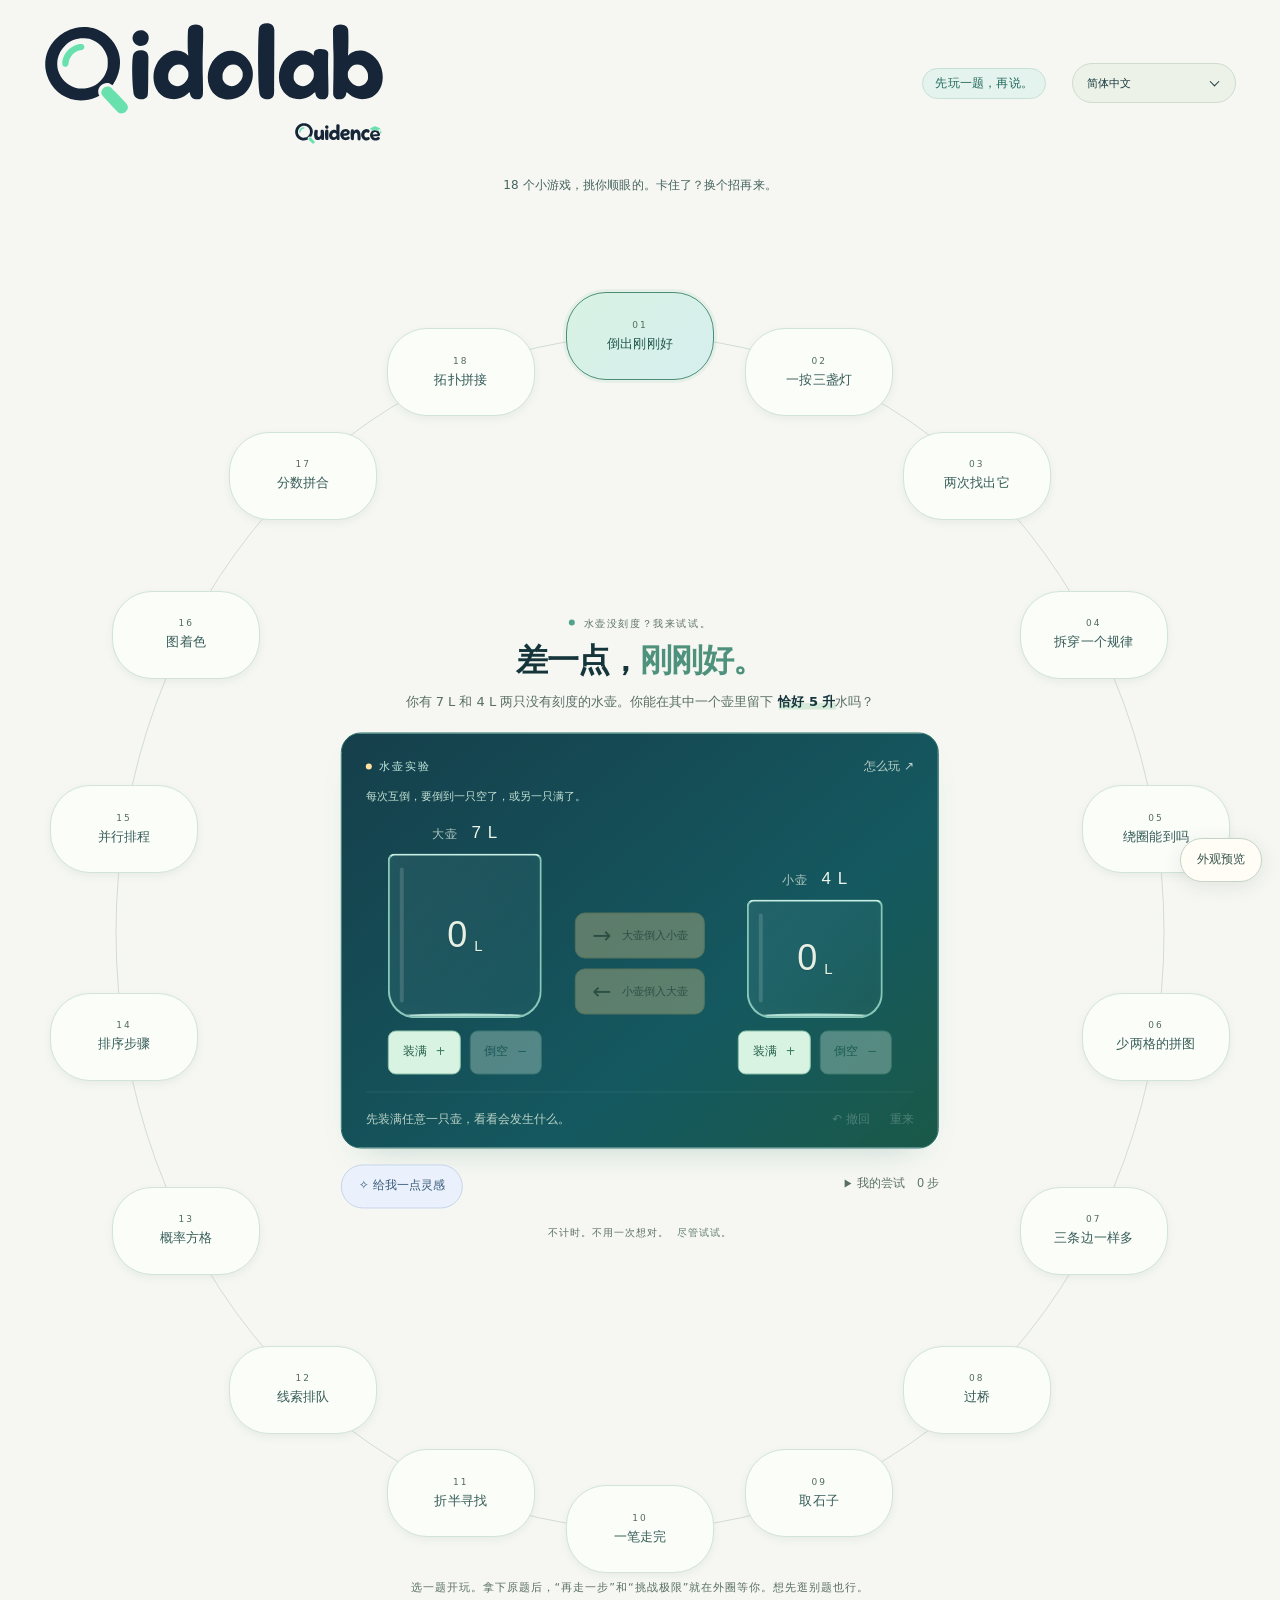
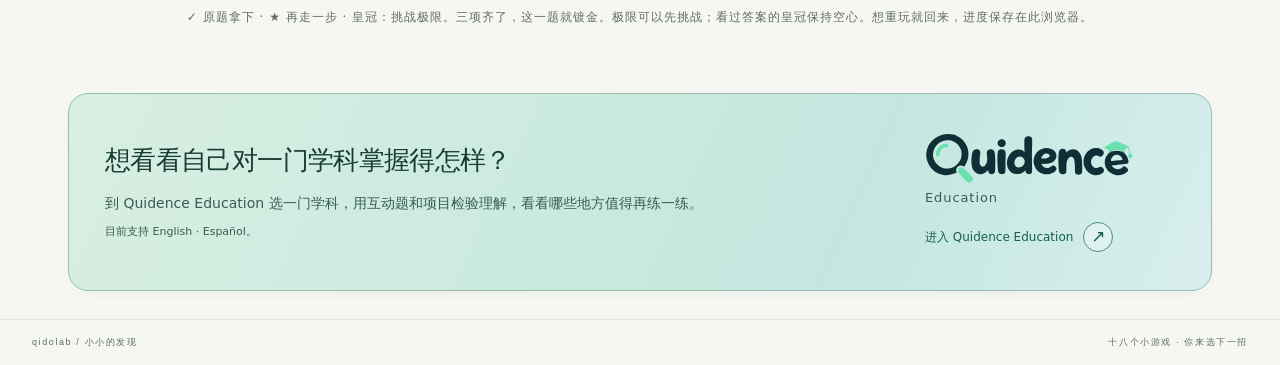
==== qidolab-preview/index.html @ 56541e7d "[qidolab#2] Preview playful copy, vivid interactions and gold orbit titles Add an isolated qidolab-p" ====
<!doctype html>
<html lang="zh-CN">
<head>
<meta charset="utf-8"><meta name="viewport" content="width=device-width, initial-scale=1, viewport-fit=cover">
<script src="startup.js"></script>
<meta name="theme-color" content="#102e35"><meta name="description" content="18 个脑力小游戏。试试你的招，换条路，再看看要不要挑战下一层。">
<title>Qidolab · 小小的发现</title>
<meta name="robots" content="noindex, nofollow, noarchive">
<link rel="stylesheet" href="style.css">
<link rel="stylesheet" href="more-games.css">
<link rel="stylesheet" href="extra-games.css">
<link rel="stylesheet" href="explore-a.css">
<link rel="stylesheet" href="explore-b.css">
<link rel="stylesheet" href="explore-c.css">
<link rel="stylesheet" href="mobile.css">
<link rel="stylesheet" href="branches.css">
<link rel="stylesheet" href="extremes.css">
<link rel="stylesheet" href="brand-footer.css"><link rel="stylesheet" href="playful.css"></head>
<body>
<header class="topbar"><a class="wordmark" href="./" aria-label="qidolab 首页"><img src="assets/qidolab-lockup.svg" alt="qidolab · Quidence" width="1118" height="404"></a><div class="header-tools"><span class="edition" data-i18n="branch.edition">先玩一题，再说。</span><label class="language-control" for="language-select"><span class="sr-only">语言</span><select id="language-select" aria-label="语言"><option value="zh-CN" lang="zh-CN">简体中文</option><option value="en" lang="en">English</option><option value="es-MX" lang="es-MX">Español</option></select></label></div></header>
<main class="orbit-shell">
<p class="audience-note" data-i18n="branch.audience">18 个小游戏，挑你顺眼的。卡住了？换个招再来。</p>
<div class="orbit-stage">
<svg class="orbit-track" aria-hidden="true" focusable="false"><ellipse cx="50%" cy="50%" rx="50%" ry="50%" /></svg>
<nav id="activity-orbit" class="activity-nav" aria-label="选择小实验，所选实验会转到正上方">
<a href="#water" data-activity="water" aria-current="page" style="--slot:0deg"><span class="orbit-number" aria-hidden="true">01</span><span>倒出刚刚好</span></a>
<a href="#lights" data-activity="lights" style="--slot:20deg"><span class="orbit-number" aria-hidden="true">02</span><span>一按三盏灯</span></a>
<a href="#coins" data-activity="coins" style="--slot:40deg"><span class="orbit-number" aria-hidden="true">03</span><span>两次找出它</span></a>
<a href="#numbers" data-activity="numbers" style="--slot:60deg"><span class="orbit-number" aria-hidden="true">04</span><span>拆穿一个规律</span></a>
<a href="#clock" data-activity="clock" style="--slot:80deg"><span class="orbit-number" aria-hidden="true">05</span><span>绕圈能到吗</span></a>
<a href="#tiles" data-activity="tiles" style="--slot:100deg"><span class="orbit-number" aria-hidden="true">06</span><span>少两格的拼图</span></a>
<a href="#sums" data-activity="sums" style="--slot:120deg"><span class="orbit-number" aria-hidden="true">07</span><span>三条边一样多</span></a>
<a href="#bridge" data-activity="bridge" style="--slot:140deg"><span class="orbit-number" aria-hidden="true">08</span><span data-i18n="bridgeNav">一起过桥</span></a>
<a href="#takeaway" data-activity="takeaway" style="--slot:160deg"><span class="orbit-number" aria-hidden="true">09</span><span data-i18n="takeawayNav">拿走最后一颗</span></a>
<a href="#path" data-activity="path" style="--slot:180deg"><span class="orbit-number" aria-hidden="true">10</span><span data-i18n="pathNav">一笔走完</span></a>
<a href="#search" data-activity="search" style="--slot:200deg"><span class="orbit-number" aria-hidden="true">11</span><span data-i18n="searchNav">缩小范围</span></a>
<a href="#logic" data-activity="logic" style="--slot:220deg"><span class="orbit-number" aria-hidden="true">12</span><span data-i18n="logicNav">线索排座</span></a>
<a href="#probability" data-activity="probability" style="--slot:240deg"><span class="orbit-number" aria-hidden="true">13</span><span data-i18n="probabilityNav">概率方格</span></a>
<a href="#sorting" data-activity="sorting" style="--slot:260deg"><span class="orbit-number" aria-hidden="true">14</span><span data-i18n="sortingNav">排序线路</span></a>
<a href="#schedule" data-activity="schedule" style="--slot:280deg"><span class="orbit-number" aria-hidden="true">15</span><span data-i18n="scheduleNav">安排工序</span></a>
<a href="#coloring" data-activity="coloring" style="--slot:300deg"><span class="orbit-number" aria-hidden="true">16</span><span data-i18n="coloringNav">相邻异色</span></a>
<a href="#fractions" data-activity="fractions" style="--slot:320deg"><span class="orbit-number" aria-hidden="true">17</span><span data-i18n="fractionsNav">拆分分数</span></a>
<a href="#reflection" data-activity="reflection" style="--slot:340deg"><span class="orbit-number" aria-hidden="true">18</span><span data-i18n="reflectionNav">拓扑拼接</span></a>
</nav>
<div class="orbit-center" id="activity-center" tabindex="-1" role="group">
<div id="activity-water" class="activity-view">
<section class="intro" aria-labelledby="title">
<p class="eyebrow"><span></span>想一想，也动动手</p>
<h1 id="title">差一点，<span>刚刚好。</span></h1>
<p class="premise">你有 7 L 和 4 L 两只没有刻度的水壶。<br class="mobile-break">你能在其中一个壶里留下<span class="target">恰好 5 升</span>水吗？</p>
</section>
<section class="playground" aria-label="水壶谜题">
<div class="board-top"><span class="experiment-label">水壶实验</span><button id="rules-toggle" class="text-button" aria-expanded="false" aria-controls="rules">怎么玩 <span aria-hidden="true">↗</span></button></div>
<p class="rule-reminder">每次互倒，要倒到一只空了，或另一只满了。</p>
<div id="rules" class="rules" hidden>可以任意装满、倒空，或把水倒进另一只壶。每次互倒，都要倒到一只空了，或另一只满了。水源不限，也可以排水；不能凭眼估量。下方数字帮你记住每一步推算出的水量。</div>
<div class="vessels">
<div class="jug-group">
<div class="capacity">大壶 <span>7 L</span></div>
<div class="vessel large" role="img" id="jug0" aria-label="7 升大壶，当前 0 升"><div class="water" id="water0"><div class="water-surface"></div></div><div class="glass-shine"></div><div class="quantity" id="quantity0">0 <span>L</span></div></div>
<div class="jug-actions"><button data-action="fill0">装满<span class="sr-only">大壶</span> <span aria-hidden="true">+</span></button><button data-action="empty0">倒空<span class="sr-only">大壶</span> <span aria-hidden="true">−</span></button></div>
</div>
<div class="pour-actions"><button data-action="pour01" aria-label="大壶倒入小壶"><span class="arrow" aria-hidden="true">→</span><span>大壶倒入小壶</span></button><button data-action="pour10" aria-label="小壶倒入大壶"><span class="arrow" aria-hidden="true">←</span><span>小壶倒入大壶</span></button></div>
<div class="jug-group">
<div class="capacity">小壶 <span>4 L</span></div>
<div class="vessel small" role="img" id="jug1" aria-label="4 升小壶，当前 0 升"><div class="water" id="water1"><div class="water-surface"></div></div><div class="glass-shine"></div><div class="quantity" id="quantity1">0 <span>L</span></div></div>
<div class="jug-actions"><button data-action="fill1">装满<span class="sr-only">小壶</span> <span aria-hidden="true">+</span></button><button data-action="empty1">倒空<span class="sr-only">小壶</span> <span aria-hidden="true">−</span></button></div>
</div>
</div>
<div class="status-row"><p id="status" role="status" aria-live="polite">先装满任意一只壶，看看会发生什么。</p><div class="history-controls"><button id="undo" class="text-button" disabled>↶ 撤回</button><button id="reset" class="text-button" disabled>重来</button></div></div>
</section>
<section id="success" class="success" hidden aria-labelledby="success-title"><span class="success-mark" aria-hidden="true">✓</span><div><p class="eyebrow">就是这个瞬间</p><h2 id="success-title">5 升。你把“差一点”变成了刚刚好。</h2><p>没有刻度，水壶之间的差也能帮你测量。</p><button id="why-toggle" class="text-button" aria-expanded="false" aria-controls="why">为什么这件事做得到？ ↓</button><div id="why" hidden><p>每次互倒，真正有用的是“还装得下多少”。把一只壶的剩余空间，当作另一只壶的尺子，就能留下原本没有标出来的水量。</p><p>例如，7 升大壶倒满 4 升小壶，会剩下 3 升。倒空小壶，再把这 3 升移进小壶，小壶就只差 1 升才满。这个“差 1 升”，又能帮你量出新的水量。</p><p class="reflection">再想一想：如果换成 8 升和 4 升的壶，仍然只允许装满、倒空、互倒，还能量出 5 升吗？</p><button id="reveal-insight" class="text-button">看看这个问题的解释</button><p id="insight" hidden>不能。从两个空壶开始，这三种操作都只能让每只壶里的水量保持为 4 的倍数，所以到不了 5。这也是一个有力的思路：不只找下一步，也找“每一步都不会改变的规律”。</p></div></div></section>
<div class="below-board"><section class="hint-section" aria-label="可选提示"><button id="hint" class="hint-button"><span aria-hidden="true">✧</span> 给我一点灵感</button><div id="hint-content" hidden><p id="hint-text"></p><button id="hint-next" class="text-button">再给一点提示 →</button></div></section><details class="history"><summary>我的尝试 <span id="step-count">0 步</span></summary><ol id="history-list"><li class="empty-history">还没有尝试。每一步都可以撤回。</li></ol></details></div>
<p class="quiet-note">不计时。不用一次想对。<span>尽管试试。</span></p>
</div>
<section id="activity-lights" class="activity-view" hidden aria-labelledby="lights-title">
<div class="intro"><p class="eyebrow"><span></span>每一下，都有连锁反应</p><h1 id="lights-title">一按，<span>三盏灯。</span></h1><p class="premise">六盏灯围成一个圈。<br>试着把它们<span class="target">全部熄灭</span>。</p></div>
<div class="playground mini-board"><div class="board-top"><span class="experiment-label">翻灯实验</span><span class="board-caption">亮 / 暗，只有两种状态</span></div><p class="rule-reminder">点一盏灯，它自己和左右相邻的灯都会改变状态：亮变暗，暗变亮。灯 1 和灯 6 也相邻。</p>
<div id="lights-ring" role="group" class="lights-ring" aria-label="六盏环形排列的灯"></div>
<div class="status-row"><p id="lights-status" role="status" aria-live="polite"></p><div class="history-controls"><button id="lights-undo" class="text-button">↶ 撤回</button><button id="lights-reset" class="text-button">重来</button></div></div></div>
<div class="mini-below"><button id="lights-hint" class="hint-button">✧ 给我一点灵感</button><p id="lights-hint-text" class="hint-copy" hidden></p></div>
<div id="lights-insight" class="discovery" hidden><h2>暗下来的那一刻，规律亮了。</h2><p>同一盏灯按两次，等于没有按。先按哪一盏也不影响最后的结果。你可以把一串尝试，整理成“哪些灯按了奇数次”。</p></div>
<p class="quiet-note">可以撤回。<span>把连锁反应变成你的工具。</span></p>
</section>
<section id="activity-coins" class="activity-view" hidden aria-labelledby="coins-title">
<div class="intro"><p class="eyebrow"><span></span>多一次思考，少一次称量</p><h1 id="coins-title">两次，<span>找出它。</span></h1><p class="premise">8 枚看起来一样的硬币，恰好 1 枚更重。<br>用天平<span class="target">最多称 2 次</span>，确定是哪一枚。</p></div>
<div class="playground mini-board"><div class="board-top"><span class="experiment-label">天平实验</span><span id="coins-count" class="board-caption">还有 2 次称量</span></div><p class="rule-reminder">先选“放左盘”或“放右盘”，再点硬币来移动它。两盘枚数相同、都不为空时才能称量。确定后，在下方选出重币，再验证判断。</p>
<div id="coin-destinations" class="placement-tabs" role="group" aria-label="硬币放到哪里"><button data-pan="left" aria-pressed="true">放左盘</button><button data-pan="right" aria-pressed="false">放右盘</button><button data-pan="table" aria-pressed="false">移回桌面</button></div>
<div id="coin-tray" role="group" class="coin-tray" aria-label="选择要移动的硬币"></div>
<div class="balance" role="group" aria-label="天平"><div class="pan"><span>左盘</span><strong id="coins-left">空</strong></div><span id="balance-symbol" class="balance-symbol" aria-hidden="true">＝</span><div class="pan"><span>右盘</span><strong id="coins-right">空</strong></div></div>
<div class="weigh-actions"><button id="coins-weigh" class="primary-button">称一下</button><button id="coins-clear" class="text-button">全部移回桌面</button></div>
<div class="status-row"><p id="coins-status" role="status" aria-live="polite"></p><button id="coins-new" class="text-button">换一轮</button></div></div>
<div class="coin-evidence"><p id="coins-candidates"></p><ol id="coins-log"></ol></div>
<form id="coins-answer" class="answer-form"><label for="coin-choice">我能确定，更重的是</label><select id="coin-choice" name="coin" aria-label="我能确定，更重的是"><option value="">选一枚</option></select><button id="coins-identify" class="hint-button" type="submit">验证我的判断</button></form>
<div class="mini-below"><button id="coins-hint" class="hint-button">✧ 给我一点灵感</button><p id="coins-hint-text" class="hint-copy" hidden></p></div><div id="coins-insight" class="discovery" hidden><h2>你找到的，是一条确定的线索。</h2><p>天平每次可以给出三种结果：左重、右重、平衡。第一次把 8 枚分成 3、3、2 三组；第二次就只需在最多 3 枚中，拿 1 枚对 1 枚。每个结果，都把可能性缩小。</p></div>
<p class="quiet-note">每一轮只有一枚重币。<span>找证据，比猜中更有意思。</span></p>
</section>
<section id="activity-numbers" class="activity-view" hidden aria-labelledby="numbers-title">
<div class="intro"><p class="eyebrow"><span></span>看起来总是这样，真的总是吗？</p><h1 id="numbers-title">拆穿<span>一个规律。</span></h1><p class="premise">有人说：任意非负整数 n，代入这个式子，<br>得到的<span class="target">总是质数</span>。请找一个 n，让结果不是质数。</p></div>
<div class="playground mini-board"><div class="board-top"><span class="experiment-label">反例实验</span><span class="board-caption">一个反例，就足够</span></div><div class="formula" role="math" aria-label="n 的平方加 n 加 11">n² + n + <span>11</span></div><p class="formula-note">质数：大于 1，且正因数只有 1 和它本身。</p>
<form id="number-form" class="number-form"><label for="number-input">试一个 n</label><input id="number-input" name="n" type="text" inputmode="numeric" autocomplete="off" value="0" aria-describedby="number-range" maxlength="6"><button class="primary-button" type="submit">代入看看 →</button></form><p id="number-range" class="formula-note">输入 0–10000 的整数。范围内逐一试除，给出精确结果。</p><div class="status-row"><p id="number-status" role="status" aria-live="polite">从 0 开始也好，跳着试也好。别急着相信这个规律。</p><button id="number-reset" class="text-button">清空尝试</button></div></div>
<div id="number-result" class="number-result" hidden></div><div class="mini-below"><button id="number-hint" class="hint-button">✧ 给我一点灵感</button><p id="number-hint-text" class="hint-copy" hidden></p></div>
<details class="number-history"><summary>我的代入记录 <span id="number-count">0 次</span></summary><ol id="number-log"></ol></details><div id="number-insight" class="discovery" hidden><h2>一个反例，让“总是”停了下来。</h2><p>再多成功的例子，也不能证明“所有整数都成立”。但只要找到一个不成立的例子，就能推翻这句“总是”。</p><p>想再深一点：n² + n = n(n + 1)。什么时候，这一部分也能被 11 整除？</p></div><p class="quiet-note">不是猜答案。<span>亲手检验一个说法。</span></p>
</section>
</div>
</div>
<p class="orbit-invitation" data-i18n="branch.orbitGuide">选一题开玩。拿下原题后，“再走一步”和“挑战极限”就在外圈等你。想先逛别题也行。</p>
<p id="completion-guide" class="quiet-note"></p>
</main>
<section class="brand-bridge" id="brand-bridge" data-brand-target="quidence" data-bridge-theme="mint" data-no-translate aria-labelledby="bridge-title"><a class="bridge-inner" href="https://www.quidence.com/" aria-labelledby="bridge-title bridge-name" aria-describedby="bridge-description"><div class="bridge-copy"><p class="bridge-achievement" hidden aria-live="polite"></p><h2 class="bridge-title" id="bridge-title">想看看自己对一门学科掌握得怎样？</h2><p class="bridge-description" id="bridge-description">到 Quidence Education 选一门学科，用互动题和项目检验理解，看看哪些地方值得再练一练。</p><p class="bridge-language">目前支持 English · Español。</p></div><div class="bridge-brand"><span class="bridge-name" id="bridge-name">Quidence Education</span><img class="bridge-logo" src="assets/quidence-logo.svg" alt="" aria-hidden="true"><span class="bridge-subbrand">Education</span><span class="bridge-action"><span class="bridge-action-label">进入 Quidence Education</span><span class="bridge-action-arrow" aria-hidden="true">↗</span></span></div></a></section>
<footer><span>qidolab / 小小的发现</span><span data-i18n="branch.footer">十八个小游戏 · 你来选下一招</span></footer>
<script type="module" src="app.mjs"></script>
<script type="module" src="more-games.mjs"></script>
<script type="module" src="extra-games.mjs"></script>
<script type="module" src="explore-a.mjs"></script>
<script type="module" src="explore-b.mjs"></script>
<script type="module" src="explore-c.mjs"></script>
<script type="module" src="extremes.mjs"></script>
<script type="module" src="branches.mjs"></script>
<script type="module" src="activities.mjs"></script>
<script type="module" src="orbit-layout.mjs"></script>
<script type="module" src="mobile-navigation.mjs"></script>
<script type="module" src="footer.mjs"></script><script type="module" src="playful-preview.mjs"></script></body></html>
---- qidolab-preview/style.css ----
:root{color-scheme:light;--ink:#15353b;--muted:#596e65;--mint:#b5e8d2;--paper:#f6f7f2;--line:#dce3dc;--deep:#102e35}*{box-sizing:border-box}body{margin:0;background:var(--paper);color:var(--ink);font-family:'Noto Sans SC',system-ui,sans-serif;font-size:14px}button,a{-webkit-tap-highlight-color:transparent}button{font:inherit;cursor:pointer;color:inherit}button:disabled{cursor:default;opacity:.32}button:focus-visible,a:focus-visible,summary:focus-visible{outline:3px solid #138777;outline-offset:5px}button:hover:not(:disabled){filter:brightness(.92)}.topbar{max-width:1240px;margin:auto;display:flex;justify-content:space-between;align-items:center;padding:28px 48px}.wordmark{display:flex;align-items:center;gap:0;text-decoration:none;color:var(--ink);font:bold 27px 'Space Grotesk',sans-serif;letter-spacing:-1.3px}.brand-icon{display:grid;place-items:center;width:28px;height:28px;border:1.8px solid var(--ink);border-radius:50%;font-size:25px;line-height:1;margin-right:10px;transform:rotate(-22deg)}.brand-dot{color:#46987e}.edition{font-size:12px;color:var(--muted);letter-spacing:1px}main{max-width:920px;margin:auto;padding:24px 32px 44px}.intro{text-align:center;margin-bottom:32px}.eyebrow{font-size:11px;letter-spacing:2px;color:var(--muted);margin:0 0 16px}.eyebrow>span{display:inline-block;width:6px;height:6px;background:#51a48b;border-radius:50%;margin-right:9px;vertical-align:2px}h1{font-size:clamp(32px,4.5vw,47px);letter-spacing:-1.5px;margin:0 0 16px;font-weight:600;line-height:1.35}h1 span{color:#4e917c}.premise{font-size:15px;line-height:1.9;color:var(--muted);margin:0}.target{margin-left:5px;color:var(--ink);font-weight:600;background:linear-gradient(transparent 58%,#d5ead9 58%)}.mobile-break{display:none}.playground{background:var(--deep);color:#f2f5eb;padding:22px 30px 0;border-radius:24px;box-shadow:0 18px 45px -30px #123b355c;overflow:hidden}.board-top{display:flex;justify-content:space-between;align-items:center}.experiment-label{font-size:11px;letter-spacing:2px;color:#9eb9b9}.text-button{background:none;border:0;padding:8px 0;font-size:12px;white-space:nowrap}.board-top .text-button{color:#bfd3cb}.rules{font-size:12px;color:#bdd2cb;line-height:1.9;max-width:600px;margin:12px auto 0;border-left:2px solid #799c91;padding-left:12px}.vessels{display:grid;grid-template-columns:1fr 148px 1fr;max-width:590px;margin:23px auto 27px;align-items:end;gap:22px}.jug-group{display:flex;align-items:center;flex-direction:column}.capacity{color:#b0c6c0;font-size:12px;margin-bottom:17px;letter-spacing:1px}.capacity span{font:500 17px 'Space Grotesk',sans-serif;margin-left:9px;color:#edf4e9}.vessel{width:100%;max-width:185px;height:226px;border:2px solid #749891;border-top-color:#a7c6ba;border-radius:7px 7px 28px 28px;position:relative;isolation:isolate;overflow:hidden;background:linear-gradient(120deg,#c2dec90b,#d0fbea03);box-shadow:inset 0 -5px 18px #ffffff06}.small{height:162px;max-width:158px;border-radius:7px 7px 25px 25px}.water{height:0%;position:absolute;bottom:0;left:0;right:0;background:linear-gradient(180deg,#b5e8d2,#70b99e);transition:height .6s cubic-bezier(.23,.7,.3,1);z-index:-1}.water-surface{height:7px;border-radius:50%;background:#def7e8;opacity:.65;position:absolute;top:-3px;width:100%}.glass-shine{position:absolute;left:10px;top:12px;bottom:14px;width:4px;border-radius:5px;background:#ffffff11}.quantity{position:absolute;inset:0;display:flex;align-items:center;justify-content:center;gap:7px;font:500 46px 'Space Grotesk',sans-serif;color:#e8f0e4;transition:color .3s;text-shadow:0 1px 1px #102e3533}.quantity span{font-size:15px;margin-top:20px}.vessel.has-water .quantity{color:#153c35;text-shadow:0 1px 2px #b5e8d2}.jug-actions{display:flex;gap:9px;width:100%;max-width:185px;margin-top:18px}.jug-actions button{border:1px solid #46655f;border-radius:8px;background:#ffffff05;padding:10px 12px;flex:1;font-size:12px;white-space:nowrap}.jug-actions button span[aria-hidden]{color:#95b5a8;margin-left:5px}.pour-actions{display:flex;flex-direction:column;gap:11px;align-self:center;padding-top:38px}.pour-actions button{display:flex;align-items:center;justify-content:center;gap:10px;border:1px solid #53786b;border-radius:10px;background:#badbc00d;padding:12px 8px;font-size:11px;color:#cae6d7}.arrow{font-size:23px;line-height:20px}.status-row{display:flex;align-items:center;justify-content:space-between;gap:12px;min-height:66px;border-top:1px solid #ffffff12}.status-row p{font-size:12px;color:#bbd3c6;line-height:1.7;margin:12px 0}.history-controls{display:flex;gap:20px;flex-shrink:0;color:#bad1c8}.below-board{display:grid;grid-template-columns:1.25fr 1fr;gap:40px;margin-top:24px;align-items:start}.hint-button{border:1px solid #d6dfd4;background:#eef2e9;padding:12px 17px;border-radius:99px;font-size:12px}.hint-button span{font-size:16px;margin-right:5px;color:#538775}#hint-content{padding:10px 4px;line-height:1.9;color:var(--muted);font-size:13px}#hint-content p{margin:4px 0}.history{padding-top:11px;font-size:12px}.history summary{cursor:pointer;color:var(--muted);text-align:right}.history summary span{margin-left:8px;color:#95a19b;font-family:'Space Grotesk',sans-serif}.history ol{padding:0;list-style:none;max-height:240px;overflow:auto;margin:15px 0}.history li{display:flex;gap:9px;align-items:baseline;justify-content:space-between;padding:10px 4px;border-bottom:1px solid var(--line);color:var(--muted)}.history li .record-state{font-family:'Space Grotesk',sans-serif;white-space:nowrap;color:var(--ink)}.history li .record-num{color:#9aa8a0;font-size:10px;margin-right:5px}.quiet-note{text-align:center;font-size:12px;color:#8a9990;margin:31px 0 0;letter-spacing:1px}.quiet-note span{color:#5c7969;margin-left:8px}footer{border-top:1px solid #e2e7de;padding:22px 48px;max-width:1240px;margin:auto;display:flex;justify-content:space-between;font:10px 'Space Grotesk','Noto Sans SC',sans-serif;letter-spacing:1.6px;color:#8b9b91}.success{display:flex;gap:15px;background:#e5efe3;border:1px solid #cbdcc8;border-radius:16px;padding:23px;margin-top:22px;animation:arrive .45s ease-out}.success-mark{flex-shrink:0;display:grid;place-items:center;background:#cee4cd;border-radius:50%;width:32px;height:32px;color:#386f51}.success .eyebrow{margin:0 0 8px;font-size:10px}.success h2{font-size:18px;line-height:1.6;font-weight:500;margin:0}.success p{font-size:13px;color:#587461;line-height:1.9;margin:8px 0}.success #why{border-top:1px solid #cadbc6;margin-top:12px;padding-top:8px}.success p.reflection{color:#274b3d;font-weight:500}body .vessel.solved{border-color:#e3f1ae;box-shadow:0 0 28px #c9e9a822}.sr-only{position:absolute;width:1px;height:1px;padding:0;margin:-1px;overflow:hidden;clip:rect(0,0,0,0);white-space:nowrap;border:0}[hidden]{display:none!important}@keyframes arrive{from{opacity:0;transform:translateY(8px)}to{opacity:1;transform:translateY(0)}}@media(max-width:640px){.topbar{padding:22px 22px}.wordmark{font-size:24px}.edition{font-size:10px;letter-spacing:0}main{padding:23px 16px 32px}.intro{margin-bottom:25px}h1{font-size:34px;letter-spacing:-1px}.premise{font-size:13px}.mobile-break{display:block}.eyebrow{font-size:10px;margin-bottom:14px}.playground{padding:16px 18px 0;border-radius:20px}.vessels{grid-template-columns:minmax(0,1fr) 64px minmax(0,1fr);gap:12px;margin:23px auto}.vessel{height:190px}.small{height:137px}.capacity{font-size:11px;letter-spacing:0}.capacity span{font-size:15px;margin-left:5px}.quantity{font-size:37px}.quantity span{font-size:12px;margin-top:16px}.pour-actions{gap:12px;padding-top:40px}.pour-actions button{flex-direction:column;gap:3px;padding:9px 2px;font-size:9px}.pour-actions button>span:not(.arrow){white-space:normal;line-height:1.5}.jug-actions{gap:5px;margin-top:14px}.jug-actions button{padding:10px 5px;font-size:11px}.jug-actions button span[aria-hidden]{display:none}.status-row{align-items:flex-start;flex-direction:column;gap:0;padding:11px 0 9px}.status-row p{margin:0;font-size:11px;min-height:19px}.history-controls{align-self:flex-end;gap:24px}.history-controls .text-button{font-size:11px;padding:7px 0}.below-board{gap:16px;grid-template-columns:1.35fr 1fr;margin-top:20px}.hint-button{padding:10px 12px;font-size:11px}.history{font-size:11px}.history li{flex-wrap:wrap;gap:3px}.history li .record-state{margin-left:auto}.quiet-note{font-size:10px;letter-spacing:.5px}.success{padding:18px 14px;gap:10px}.success h2{font-size:16px}.success p{font-size:12px}footer{padding:20px 22px;font-size:8px;letter-spacing:1px}}@media(prefers-reduced-motion:reduce){*{animation:none!important;transition:none!important;scroll-behavior:auto!important}}

.rule-reminder{font-size:11px;color:#a8c2b6;margin:5px 0 0;line-height:1.7}.jug-actions button{min-height:44px}.history-controls button{min-height:44px}.hint-button{min-height:44px}

/* The collection remains a small set of experiments, rather than a level map. */
.activity-nav{display:flex;justify-content:center;gap:6px;flex-wrap:wrap;margin:0 0 38px}.activity-nav a{padding:12px 15px;min-height:44px;border-radius:99px;text-decoration:none;color:var(--muted);font-size:12px;border:1px solid transparent}.activity-nav a[aria-current]{background:#e3ede3;border-color:#cbdccc;color:var(--ink)}.activity-nav a:hover{background:#eaf0e7}.mini-board{padding-bottom:0}.board-caption{color:#a9c5b7;font-size:11px}.mini-below{margin:22px 0 0}.hint-copy{color:var(--muted);line-height:1.9;font-size:13px;max-width:640px}.discovery{margin-top:22px;padding:22px 25px;background:#e5efe3;border:1px solid #cbdcc8;border-radius:16px}.discovery h2,.number-result h2{font-size:18px;font-weight:500;margin:0 0 10px}.discovery p,.number-result p{line-height:1.9;color:#587461;font-size:13px;margin:6px 0}.lights-ring{position:relative;width:290px;height:290px;border:1px dashed #56796b;border-radius:50%;margin:50px auto;max-width:100%}.light-node{position:absolute;width:76px;height:76px;border-radius:50%;border:1px solid #68847b;background:#18383d;color:#abc1b8;transition:background .25s,box-shadow .25s;transform:translate(-50%,-50%);font-size:13px}.light-node.lit{background:#c5efd3;color:#214d3e;border-color:#e8f8ca;box-shadow:0 0 32px #b5e8d22e}.light-0{left:50%;top:0}.light-1{left:93.3%;top:25%}.light-2{left:93.3%;top:75%}.light-3{left:50%;top:100%}.light-4{left:6.7%;top:75%}.light-5{left:6.7%;top:25%}.placement-tabs{display:flex;justify-content:center;gap:6px;margin:24px 0 20px}.placement-tabs button{background:transparent;border:1px solid #507367;color:#c6dbcf;padding:10px 17px;min-height:44px;border-radius:8px;font-size:12px}.placement-tabs button[aria-pressed=true]{background:var(--mint);color:var(--deep);border-color:var(--mint)}.coin-tray{display:grid;grid-template-columns:repeat(8,1fr);gap:8px;max-width:660px;margin:0 auto}.coin{border:1px solid #789083;color:#d1dfc5;background:#ffffff06;border-radius:50%;aspect-ratio:1;min-height:54px;font-size:11px;padding:5px}.coin[data-position=left],.coin[data-position=right]{background:#b5e8d225;border-color:#b5e8d2;color:#e4f6d9}.balance{display:flex;justify-content:center;align-items:center;gap:25px;max-width:540px;margin:26px auto 20px}.pan{border-bottom:3px solid #789c8c;border-radius:0 0 34px 34px;padding:15px 20px 18px;min-height:84px;flex:1;text-align:center;background:linear-gradient(transparent,#b5e8d20a)}.pan span{display:block;color:#9ab5a6;font-size:11px;margin-bottom:9px}.pan strong{font-weight:500;font-size:17px;line-height:1.5;overflow-wrap:anywhere}.balance-symbol{color:#a9cbb6;font-size:28px}.weigh-actions{display:flex;justify-content:center;align-items:center;gap:22px;margin-bottom:22px}.primary-button{background:var(--mint);color:var(--deep);border:0;border-radius:10px;padding:13px 24px;min-height:46px;font-weight:500;font-size:13px}.coin-evidence{margin:22px 0;color:var(--muted);font-size:13px;line-height:1.8}.coin-evidence ol{padding-left:23px}.answer-form{display:flex;align-items:center;gap:12px;flex-wrap:wrap;font-size:13px}.answer-form select{font:inherit;border:1px solid #cbd9ce;border-radius:8px;background:#fbfcf8;color:var(--ink);padding:12px;min-height:44px}.formula{font-size:clamp(34px,6vw,54px);letter-spacing:2px;text-align:center;margin:34px 0 15px;font-weight:500}.formula span{color:var(--mint)}.formula-note{text-align:center;color:#aec6ba;font-size:11px;line-height:1.8}.number-form{display:flex;align-items:center;justify-content:center;gap:14px;margin:25px 0 10px}.number-form label{font-size:12px;color:#c4d9ca}.number-form input{width:116px;min-width:0;border:1px solid #628777;border-radius:10px;background:#193c3f;color:#e2f4de;padding:12px;font:500 21px system-ui;text-align:center}.number-form input:focus-visible,.answer-form select:focus-visible{outline:3px solid #5cbf9f;outline-offset:3px}.number-form input[aria-invalid=true]{border-color:#edbf99}.number-result{margin-top:22px;padding:20px 24px;border:1px solid #ccdacb;border-radius:16px;background:#eef3e9}.number-history{margin:22px 0;color:var(--muted);font-size:12px}.number-history summary{cursor:pointer;padding:10px 0}.number-history summary span{margin-left:8px}.number-history ol{padding-left:22px;max-height:260px;overflow:auto;line-height:2}.activity-view{min-width:0}
@media(max-width:640px){.activity-nav{gap:4px;margin:0 0 28px}.activity-nav a{padding:12px 10px;font-size:11px}.board-caption{font-size:10px}.lights-ring{width:218px;height:218px;margin:46px auto}.light-node{width:60px;height:60px;font-size:12px}.coin-tray{grid-template-columns:repeat(4,1fr);max-width:320px;gap:10px}.coin{max-width:70px;width:100%;justify-self:center}.placement-tabs{gap:6px}.placement-tabs button{padding:10px 13px;font-size:11px}.balance{gap:14px;margin-top:15px}.pan{padding:12px 9px 16px}.pan strong{font-size:14px}.number-form{gap:10px;flex-wrap:wrap}.number-form input{width:88px}.number-form .primary-button{padding:13px 16px}.answer-form{gap:9px}.answer-form label{width:100%}.discovery{padding:20px}.discovery h2,.number-result h2{font-size:16px}.hint-copy{font-size:12px}.mini-board .status-row>.text-button{align-self:flex-end}.formula{margin-top:28px}}
@media(max-width:360px){.lights-ring{width:190px;height:190px}.light-node{width:56px;height:56px}.activity-nav{display:grid;grid-template-columns:1fr 1fr;text-align:center}.board-caption{letter-spacing:0}.number-form label{width:100%;text-align:center}}

/* A quiet, desktop-first orbit. Only the angle animates; the titles stay upright. */
@property --rotation{syntax:'<angle>';inherits:true;initial-value:0deg}
.topbar{max-width:1500px;padding:22px 44px}
.orbit-shell{max-width:1500px;padding:0 28px 14px}
.orbit-stage{position:relative;--orbit-inset-x:88px;--orbit-inset-y:36px;height:var(--orbit-stage-height,760px);max-width:1380px;margin:auto;isolation:isolate}
.orbit-track{position:absolute;left:var(--orbit-inset-x);top:var(--orbit-inset-y);width:calc(100% - 2*var(--orbit-inset-x));height:calc(100% - 2*var(--orbit-inset-y));overflow:visible;pointer-events:none}
.orbit-track ellipse{fill:none;stroke:#d2ddd2;stroke-width:1;vector-effect:non-scaling-stroke}
.activity-nav{--rotation:0deg;position:absolute;inset:0;margin:0;display:block;pointer-events:none;z-index:3;transition:--rotation 650ms cubic-bezier(.22,.75,.24,1)}
.activity-nav a{position:absolute;left:calc(50% + (50% - var(--orbit-inset-x))*sin(var(--slot) + var(--rotation)));top:calc(50% - (50% - var(--orbit-inset-y))*cos(var(--slot) + var(--rotation)));transform:translate(-50%,-50%);width:170px;min-height:62px;padding:10px 12px;display:flex;flex-direction:column;align-items:center;justify-content:center;gap:5px;white-space:nowrap;pointer-events:auto;background:var(--paper);border:1px solid transparent;border-radius:40px;color:#708279;font-size:15px;font-weight:500;letter-spacing:1px;text-decoration:none;transition:background .2s,color .2s,border-color .2s,box-shadow .2s}
.activity-nav a[aria-current]{background:#e4ede2;border-color:#bdcfbc;color:#24493e;box-shadow:0 5px 22px #3b65400b}
.activity-nav a:hover{background:#eaf0e6;color:var(--ink);border-color:#d2dfcf}
.orbit-number{font-size:9px;font-weight:400;letter-spacing:2px;color:#8a9f8d;line-height:1}
.activity-nav a[aria-current] .orbit-number{color:#54856b}
.orbit-center{position:absolute;left:50%;top:50%;transform:translate(-50%,-50%);width:calc(60% - 100px);max-width:760px;height:auto;overflow:visible;padding:14px 18px 22px;border-radius:28px;background:var(--paper);z-index:1}
.orbit-center:focus-visible{outline:2px solid #8eae98;outline-offset:4px}
.orbit-center .intro{margin-bottom:19px}
.orbit-center .eyebrow{font-size:10px;margin-bottom:9px;letter-spacing:1.6px}
.orbit-center h1{font-size:32px;line-height:1.3;margin-bottom:9px;letter-spacing:-1px}
.orbit-center .premise{font-size:13px;line-height:1.75}
.orbit-center .playground{padding:17px 24px 0;border-radius:20px}
.orbit-center .vessels{grid-template-columns:minmax(0,1fr) 130px minmax(0,1fr);gap:20px;max-width:530px;margin:16px auto 17px}
.orbit-center .capacity{margin-bottom:10px}
.orbit-center .vessel{height:165px;max-width:154px}
.orbit-center .vessel.small{height:119px;max-width:136px}
.orbit-center .quantity{font-size:36px}
.orbit-center .jug-actions{margin-top:12px;max-width:154px}
.orbit-center .pour-actions{padding-top:30px;gap:10px}
.orbit-center .status-row{min-height:56px}
.orbit-center .below-board{margin-top:16px;gap:20px}
.orbit-center .quiet-note{margin-top:18px;font-size:10px}
.orbit-center .mini-below,.orbit-center .coin-evidence,.orbit-center .number-history{margin-top:16px}
.orbit-center .lights-ring{width:206px;height:206px;margin:40px auto}
.orbit-center .light-node{width:60px;height:60px;font-size:12px}
.orbit-center .placement-tabs{margin:16px 0}
.orbit-center .coin-tray{gap:6px}
.orbit-center .coin{min-height:44px}
.orbit-center .balance{margin:14px auto;gap:20px}
.orbit-center .pan{min-height:67px;padding:9px 14px 12px}
.orbit-center .weigh-actions{margin-bottom:13px}
.orbit-center .formula{font-size:42px;margin:23px 0 12px}
.orbit-center .number-form{margin-top:20px}
.orbit-invitation{text-align:center;color:#8a9a8c;font-size:11px;letter-spacing:1px;margin:3px 0 12px}
.orbit-invitation span{margin-left:12px;color:#a1aca1}
footer{max-width:1420px;padding:16px 32px;font-size:9px}
@media(min-width:901px) and (max-width:1100px){
  .orbit-shell{padding-inline:14px}.orbit-stage{--orbit-inset-x:74px}
  .activity-nav a{width:145px;font-size:13px}
  .orbit-center{padding-inline:10px}
  .orbit-center .playground{padding-inline:18px}.orbit-center .coin-tray{grid-template-columns:repeat(4,1fr);max-width:340px}.orbit-center .coin{max-width:58px;justify-self:center;width:100%}
}
/* Base narrow-screen flow; mobile.css refines the ten-title ellipse and controls. */
@media(max-width:900px){
  .topbar{padding:20px 22px}.orbit-shell{padding:0 16px 18px}
  .orbit-stage{--orbit-inset-x:58px;--orbit-inset-y:40px;--orbit-nav-height:620px;min-width:0;height:auto;padding-top:calc(var(--orbit-nav-height) + 6px)}
  .orbit-track{height:calc(var(--orbit-nav-height) - 2*var(--orbit-inset-y))}
  .activity-nav{height:var(--orbit-nav-height)}
  .activity-nav a{width:140px;min-height:56px;font-size:12px}
  .orbit-center{position:relative;inset:auto;transform:none;width:100%;height:auto;max-height:none;overflow:visible;padding:10px 0 20px;max-width:700px;margin:auto;scrollbar-gutter:auto}
  .orbit-center .vessels{grid-template-columns:minmax(0,1fr) 72px minmax(0,1fr);gap:12px}
  .orbit-center .pour-actions button{flex-direction:column;gap:3px;font-size:10px;padding:9px 2px}
  .orbit-center .coin-tray{grid-template-columns:repeat(4,1fr);max-width:320px}
  .orbit-invitation{line-height:1.8}.orbit-invitation span{display:block;margin:0}
}
@media(prefers-reduced-motion:reduce){.activity-nav{transition:none}.activity-nav a{transition:none}}

/* Every title center follows the exact same SVG ellipse, including in flight.
   Shared insets define both radii; the center panel fits inside their safe area. */
.wordmark{padding:0;background:transparent;border-radius:12px;line-height:0;letter-spacing:0;flex-shrink:0;width:340px;max-width:100%}
.wordmark img{display:block;width:100%;height:auto}
.language-control{position:relative;display:flex;align-items:center;gap:8px;font-size:11px;color:var(--muted)}
.language-control::after{content:"";position:absolute;right:18px;top:50%;width:6px;height:6px;border-right:1.5px solid var(--ink);border-bottom:1.5px solid var(--ink);transform:translateY(-70%) rotate(45deg);pointer-events:none}
.language-control select,#language-select{font:inherit;color:var(--ink);background:#edf2e9;border:1px solid #cddccd;border-radius:20px;padding:9px 36px 9px 14px;appearance:none;-webkit-appearance:none;width:164px;max-width:164px;min-height:40px}
.topbar{gap:20px}.edition{margin-left:auto}
.activity-nav a{width:168px;white-space:normal;text-align:center;line-height:1.3;font-size:13px;letter-spacing:.2px;height:70px;min-height:70px}
html:not([lang=zh-CN]) .orbit-center h1{font-size:30px;letter-spacing:-.7px}
html:not([lang=zh-CN]) .experiment-label{letter-spacing:1px}
html:not([lang=zh-CN]) .jug-actions button{white-space:normal;font-size:11px}
html:not([lang=zh-CN]) .pour-actions button{font-size:10px}
html:not([lang=zh-CN]) .quiet-note{letter-spacing:0;line-height:1.8}
html:not([lang=zh-CN]) .coin{font-size:10px}
@media(min-width:901px) and (max-width:1100px){.activity-nav a{width:140px;font-size:12px}}
@media(max-width:900px){
 .topbar{gap:12px;flex-wrap:wrap}.topbar .edition{display:none}.language-control{margin-left:auto}
 .activity-nav a{width:108px;height:74px;min-height:74px;font-size:11px;padding:7px 8px}
 .orbit-center{height:auto}.orbit-center .playground{padding-inline:18px}.orbit-center .eyebrow{letter-spacing:1px}
}
@media(max-width:420px){
 .topbar{padding:16px}.language-control{gap:4px}.language-control select,#language-select{max-width:164px;font-size:11px}
 .orbit-center .below-board{grid-template-columns:1fr}.history summary{text-align:left}.orbit-center h1,html:not([lang=zh-CN]) .orbit-center h1{font-size:28px}
 .board-top{gap:10px}.board-caption{text-align:right}.placement-tabs button{padding-inline:9px}.quiet-note span{display:block;margin:0}
}

.header-tools{display:flex;align-items:center;gap:26px;margin-left:auto}
@media(max-width:640px){.header-tools{gap:10px}}

/* Activity text, controls, hints and expanded histories flow naturally. */
.orbit-center .history ol,.orbit-center .number-history ol,.orbit-center .more-history ol{max-height:none;overflow:visible}

/* Optional personal reflections grow with their text, never inside a scroll box. */
.thoughts{margin:24px 0 0;padding-top:19px;border-top:1px solid var(--line)}
.thoughts h2{font-size:14px;line-height:1.5;font-weight:500;margin:0 0 7px}
.thoughts-helper,.thoughts-status{font-size:11px;color:var(--muted);line-height:1.65;margin:0 0 10px}
.thoughts textarea{display:block;width:100%;min-height:86px;max-height:none;resize:none;overflow:hidden;box-sizing:border-box;border:1px solid #cddccd;border-radius:12px;background:#fbfcf8;color:var(--ink);padding:12px 14px;font:inherit;font-size:13px;line-height:1.6;overflow-wrap:anywhere}
.thoughts textarea:focus-visible,#language-select:focus-visible{outline:3px solid #138777;outline-offset:3px}
.thoughts-status{margin:7px 0 0}
.thoughts-status[data-state=error]{color:#97562c}

/* Completed titles stay readable, focusable and replayable. No opacity reduction. */
.activity-nav a{color:#4a6358}
.activity-nav a.is-completed{color:#606863;background:#eceee9;border-color:#d9ded7}
.activity-nav a.is-completed .orbit-number{color:#606863}
.activity-nav a.is-completed .orbit-number::after{content:" ✓";font-size:12px;font-weight:700;letter-spacing:0}
.activity-nav a.is-completed[aria-current]{color:#3b4942;background:#e1e6de;border-color:#7d9180;box-shadow:0 0 0 2px #7d918029}
.activity-nav a.is-completed:hover{color:#344b40;background:#e1e7df;border-color:#a6b6a7}
.activity-nav a:focus-visible{outline:3px solid #167365;outline-offset:4px}
#completion-guide{margin:8px 24px 24px;line-height:1.8;color:#606e64}

/* Eighteen full titles: narrower cards and a naturally taller true ellipse. */
@media(min-width:980px){
 .activity-nav a{width:128px;height:88px;min-height:88px;font-size:13px;line-height:1.35;padding:8px;overflow-wrap:anywhere}
 .orbit-stage{--orbit-inset-y:48px}
}
@media(min-width:1200px){.activity-nav a{width:148px}}

/* Readable secondary text on the pale paper; preserve completed-label dimming. */
.orbit-number,.activity-nav a[aria-current] .orbit-number{color:#526b58}
footer,.quiet-note,.orbit-invitation,.orbit-invitation span,.history summary span,.history li .record-num,.orbit-center .more-history summary>span+span,.orbit-center .more-history>p{color:#596e65}
.orbit-center:focus-visible{outline:3px solid #167365;outline-offset:4px}


/* Avoid painting the CSS fallback ring before its measured first position. */
html[data-orbit-pending] .orbit-shell,html[data-orbit-pending] footer{visibility:hidden}
---- qidolab-preview/more-games.css ----
/* Original scoped visuals for the three added experiments. */
.more-game .eyebrow>.more-eyebrow-copy{display:inline;width:auto;height:auto;margin:0;background:none;border-radius:0;vertical-align:baseline}
.more-game .more-options{display:flex;flex-wrap:wrap;justify-content:center;gap:7px;margin:17px 0 13px}
.more-options button{border:1px solid #4a7168;border-radius:9px;min-height:44px;padding:9px 15px;background:#ffffff04;color:#bed2c8;font-size:12px;line-height:1.45}
.more-options button[aria-pressed=true]{background:#b5e8d2;border-color:#b5e8d2;color:#153a35;box-shadow:0 3px 12px #061e1d20}
.more-game .more-proof-button{white-space:normal;text-wrap:balance;line-height:1.6;color:#c5d9c5;text-decoration:underline;text-decoration-color:#607d6b;text-underline-offset:5px;min-height:44px}
.more-game .more-history{margin:18px 0;color:#698075;font-size:12px;line-height:1.8}
.more-history summary{cursor:pointer;min-height:38px;padding:8px 0}.more-history summary>span+span{margin-left:10px;color:#8a9b8c;font-size:11px}
.more-history ol{margin:8px 0;max-height:220px;overflow:auto;padding-left:25px}.more-history li{padding:5px 0;border-bottom:1px solid #dce4d8}.more-history>p{font-size:11px;color:#8a9b8c}
.more-game button:focus-visible{outline:3px solid #e0b96f;outline-offset:4px}
.clock-layout{display:flex;align-items:center;justify-content:center;gap:32px;margin:7px 0 13px}
.clock-face{--clock-radius:96px;position:relative;width:244px;height:244px;flex:0 0 244px}
.clock-guide{position:absolute;inset:26px;border:1px solid #527365;border-radius:50%;background:radial-gradient(circle,#c2d9b906,transparent 70%)}
.clock-center{position:absolute;inset:0;display:flex;flex-direction:column;align-items:center;justify-content:center;pointer-events:none;z-index:2}
.clock-center strong{display:grid;place-items:center;background:#102e35;border:1px solid #496d63;width:70px;height:70px;border-radius:50%;font-size:36px;font-weight:500;color:#d9eed9}
.clock-center span{position:absolute;top:calc(50% + 41px);font-size:9px;letter-spacing:.4px;color:#94b3a3;max-width:85px;text-align:center;line-height:1.4}
#clock-points{position:absolute;inset:0;pointer-events:none}
.clock-point{position:absolute;left:calc(50% + var(--clock-radius)*sin(var(--point)*30deg));top:calc(50% - var(--clock-radius)*cos(var(--point)*30deg));transform:translate(-50%,-50%);display:grid;place-items:center;width:33px;height:33px;border-radius:50%;background:#15353a;border:1px solid #4b6b60;color:#a8c1b1;font-size:13px;font-variant-numeric:tabular-nums}
.clock-point.is-target{border:2px dashed #e9d798;color:#f5e5ae;background:#374944}.clock-point.is-current{background:#b5e8d2;color:#123b34;border-color:#d8f3d2;font-weight:600}
.clock-needle{position:absolute;left:50%;top:calc(50% - 1px);height:2px;width:calc(var(--clock-radius) - 17px);transform:rotate(calc(var(--position)*30deg - 90deg));transform-origin:0 50%;background:#b5e8d2;opacity:.75}
.clock-needle:after{content:'';position:absolute;right:-2px;top:-2px;width:6px;height:6px;border-radius:50%;background:#d4efcb}
.clock-actions{display:flex;flex-direction:column;gap:10px;width:160px}.clock-actions .primary-button{font-size:12px;padding:12px 10px}
.tiles-board{display:grid;grid-template-columns:repeat(4,1fr);gap:5px;max-width:257px;margin:19px auto 4px;padding:5px;border:1px solid #527467;border-radius:13px;background:#0c272d}
.tile-cell{position:relative;isolation:isolate;min-width:0;aspect-ratio:1;border:1px solid #537062;border-radius:5px;background:#21484b;color:#7c9e92;font-size:24px;padding:0;line-height:1}
.tile-cell.tile-light{background:#d8e0c9;color:#a5b09c;border-color:#d8e0c9}
.tile-cell.tile-selected{outline:3px solid #e8c778;outline-offset:0;z-index:5;color:#c7942d}
.tile-cell.tile-covered{background:hsl(var(--tile-hue) 30% 73%);border-color:hsl(var(--tile-hue) 30% 73%);color:#153b36;font-size:19px;font-weight:500}
.tile-cell.tile-covered:before{content:'';position:absolute;left:6px;top:6px;width:5px;height:5px;border-radius:50%;background:#244e47}.tile-cell.tile-light.tile-covered:before{background:#f5f2db;box-shadow:0 0 0 1px #758e6e}
.tile-cell.tile-covered:after{content:'';position:absolute;z-index:-1;background:hsl(var(--tile-hue) 30% 73%);pointer-events:none}
.tile-cell.join-right{border-top-right-radius:0;border-bottom-right-radius:0}.tile-cell.join-left{border-top-left-radius:0;border-bottom-left-radius:0}.tile-cell.join-top{border-top-left-radius:0;border-top-right-radius:0}.tile-cell.join-bottom{border-bottom-left-radius:0;border-bottom-right-radius:0}
.tile-cell.join-right:after{top:-1px;bottom:-1px;right:-7px;width:8px}.tile-cell.join-left:after{top:-1px;bottom:-1px;left:-7px;width:8px}.tile-cell.join-top:after{left:-1px;right:-1px;top:-7px;height:8px}.tile-cell.join-bottom:after{left:-1px;right:-1px;bottom:-7px;height:8px}
.tile-cell.tile-missing:disabled{opacity:1;border:1px dashed #3e5c54;color:#507365;background:#0b282f;font-size:19px;cursor:default}
.more-proof-row{display:flex;justify-content:center;margin-bottom:3px}
.sums-board{position:relative;width:320px;height:250px;max-width:100%;margin:5px auto 0}
.sums-lines{position:absolute;inset:0;width:100%;height:100%;stroke:#678a75;stroke-width:2;pointer-events:none}
.sum-node{position:absolute;transform:translate(-50%,-50%);display:grid;place-items:center;width:53px;height:53px;border-radius:50%;border:1px solid #a4c6ae;background:#badbc4;color:#173b33;font-size:23px;font-weight:500;box-shadow:0 3px 12px #031e2520}
.sum-node[aria-pressed=true]{background:#edd499;border:3px solid #fbebc0;box-shadow:0 0 0 5px #ddc69a20}
.sum-node-0{left:50%;top:12%}.sum-node-1{left:30.46875%;top:49%}.sum-node-2{left:69.53125%;top:49%}.sum-node-3{left:10.9375%;top:86%}.sum-node-4{left:50%;top:86%}.sum-node-5{left:89.0625%;top:86%}
.sums-totals{display:flex;justify-content:center;gap:9px;margin:4px auto 17px;max-width:380px}
.sums-totals>div{display:flex;flex:1;align-items:center;justify-content:center;gap:11px;border:1px solid #45665d;border-radius:8px;padding:9px 7px;min-height:44px;color:#b3c9bb}
.sums-totals span{font-size:10px;line-height:1.3}.sums-totals strong{font-size:18px;font-weight:500;font-variant-numeric:tabular-nums}
.sums-totals .sum-matched{border-color:#8daf83;background:#b5e8d213;color:#d8edbe}
.more-game .board-top{gap:14px}.more-game .board-caption{text-align:right;line-height:1.5}.more-game .quiet-note{line-height:1.8}
@media(max-width:1100px) and (min-width:901px){.clock-layout{gap:10px}.clock-actions{width:132px}.clock-face{--clock-radius:89px;width:223px;height:223px;flex-basis:223px}.clock-guide{inset:22px}}
@media(max-width:520px){.clock-layout{gap:7px}.clock-face{--clock-radius:79px;width:202px;height:202px;flex-basis:202px}.clock-guide{inset:22px}.clock-point{width:29px;height:29px;font-size:12px}.clock-center strong{width:58px;height:58px;font-size:30px}.clock-center span{top:calc(50% + 32px);font-size:8px}.clock-actions{width:125px;min-width:0}.clock-actions .primary-button{font-size:10px;padding:11px 5px}.clock-actions .text-button{font-size:10px}.more-options button{padding:8px 11px;font-size:11px}.more-game .board-top{align-items:flex-start}.more-game .board-caption{font-size:9px}.sums-board{width:290px;height:227px}.sum-node{width:47px;height:47px;font-size:21px}.sums-totals{gap:6px}.sums-totals>div{gap:6px;flex-direction:column;padding:7px 5px}.sums-totals span{font-size:9px}}
@media(max-width:365px){.clock-layout{flex-direction:column;gap:0}.clock-actions{width:100%;flex-direction:row;flex-wrap:wrap;justify-content:center;gap:8px}.clock-actions .primary-button{flex:1}.clock-actions .more-proof-button{width:100%}.sums-board{height:auto;aspect-ratio:320/250}.sum-node{width:43px;height:43px}.more-game .more-options{gap:5px}.more-options button{padding:8px;font-size:10px}}
---- qidolab-preview/extra-games.css ----
/* Original graphics and scoped layout for bridge, takeaway and directed-path games. */
.extra-game .eyebrow>.extra-eyebrow-copy{display:inline;width:auto;height:auto;margin:0;background:none;border-radius:0;vertical-align:baseline}
.extra-game .board-top{gap:14px}.extra-game .board-caption{text-align:right;line-height:1.5;font-variant-numeric:tabular-nums}
.extra-game .status-row{align-items:center}.extra-game .status-row p{min-width:0}.extra-game .history-controls{gap:14px;flex-wrap:wrap;justify-content:flex-end}
.extra-game button:focus-visible{outline:3px solid #138777;outline-offset:4px}.extra-game .playground button:focus-visible{outline-color:#e7c77d}
.extra-action-row{display:flex;justify-content:center;flex-wrap:wrap;gap:10px;margin:17px 0 21px}
.extra-action-row .primary-button{min-height:46px;padding:12px 19px;font-size:12px}
.extra-history{margin:18px 0;color:#698075;font-size:12px;line-height:1.8}
.extra-history summary{cursor:pointer;min-height:44px;padding:10px 0}.extra-history summary>span+span{margin-left:10px;color:#8a9b8c;font-size:11px}
.extra-history ol{margin:8px 0;max-height:none;overflow:visible;padding-left:26px}.extra-history li{padding:5px 0;border-bottom:1px solid #dce4d8}.extra-history>p{font-size:11px;color:#8a9b8c}
.extra-game .quiet-note{line-height:1.8}
.bridge-scene{display:grid;grid-template-columns:minmax(0,1fr) 60px minmax(0,1fr);align-items:stretch;max-width:480px;margin:24px auto 8px;gap:6px}
.bridge-bank{border:1px solid #486c60;border-radius:20px;padding:12px 10px;background:linear-gradient(160deg,#b5e8d20a,#b5e8d202);min-width:0}
.bridge-bank-heading{display:flex;align-items:center;flex-direction:column;gap:8px;min-height:52px;color:#b8cbbb;text-align:center;font-size:11px;line-height:1.35}
.bridge-lamp{display:flex;align-items:center;justify-content:center;gap:5px;color:#f3d89d;font-size:9px;line-height:1.3}
.bridge-lamp:before{content:'';display:block;flex:none;width:7px;height:10px;border:1px solid #f3d89d;border-radius:3px 3px 2px 2px;background:#f3d89d55;box-shadow:0 0 11px #f3d89d55}
.bridge-people{display:grid;grid-template-columns:repeat(2,minmax(0,1fr));align-content:start;gap:9px;min-height:116px}
.bridge-person{display:flex;align-items:center;justify-content:center;gap:4px;min-width:0;min-height:49px;padding:8px 3px;border:1px solid #8eb99f;border-radius:13px;background:#b5e8d214;color:#d7e7c9;font-size:12px;font-variant-numeric:tabular-nums;white-space:nowrap}
.bridge-person:before{content:'';width:8px;height:18px;flex:none;background:radial-gradient(circle at 50% 4px,#c7ddbd 3px,transparent 3.5px),radial-gradient(ellipse at 50% 18px,#c7ddbd 5px,transparent 5.5px);opacity:.75}
.bridge-person[aria-pressed=true]{border-color:#f5dfa6;background:#e8d39b;color:#183b36;box-shadow:0 0 0 2px #e8d39b26}
.bridge-person[aria-pressed=true]:before{filter:brightness(.45)}
.bridge-person:disabled{opacity:.57}.bridge-art{display:block;width:100%;height:100%;min-height:185px;fill:none;pointer-events:none}
.bridge-water{stroke:#80b7b3;stroke-width:2;opacity:.25}.bridge-rope{stroke:#799c88;stroke-width:2}.bridge-planks{stroke:#b9c4a4;stroke-width:7;stroke-linecap:round}
.takeaway-pile{display:grid;grid-template-columns:repeat(7,minmax(0,1fr));gap:12px;max-width:360px;margin:28px auto 24px;padding:18px 14px;border:1px solid #41665e;border-radius:20px;background:radial-gradient(ellipse at center,#9ccf9b08,transparent)}
.takeaway-token{display:block;width:100%;aspect-ratio:1;border-radius:45% 55% 48% 52%;border:1px solid #d7e4b9;background:radial-gradient(circle at 30% 24%,#e6ebc8,#bcd39f 65%,#87af89);box-shadow:0 3px 4px #07202455,inset 0 1px 2px #ffffd650;transform:rotate(-8deg)}
.takeaway-token:nth-child(3n){transform:rotate(28deg);border-radius:52% 45% 54% 48%}.takeaway-token:nth-child(3n+1){transform:rotate(11deg)}
.takeaway-token.is-taken{border:1px dashed #55776a;background:transparent;box-shadow:none;opacity:.3}
.path-board{position:relative;aspect-ratio:500/340;width:100%;max-width:500px;margin:15px auto 20px;isolation:isolate}
.path-graph{position:absolute;inset:0;width:100%;height:100%;overflow:visible;pointer-events:none}
.path-edge{fill:none;stroke:#9bb5a6;stroke-width:3;stroke-linecap:round}.path-edge.is-used{stroke:#e8d39b;stroke-width:4;stroke-dasharray:7 5}
.path-node{position:absolute;transform:translate(-50%,-50%);display:grid;place-items:center;width:45px;height:45px;border-radius:50%;border:1px solid #668d7a;background:#193b3e;color:#adccba;font-size:18px;font-weight:500;padding:0;box-shadow:0 0 0 5px #102e35}
.path-node.is-available{background:#c0dec4;border-color:#c0dec4;color:#173a35}.path-node[aria-pressed=true]{background:#e8d39b;border:2px solid #f5e9bd;color:#183b36;box-shadow:0 0 0 5px #e8d39b20}
.path-node:disabled{opacity:1}
@media(max-width:560px){.extra-game .status-row{flex-wrap:wrap;gap:0;padding-bottom:8px}.extra-game .history-controls{margin-left:auto}.extra-game .board-top{align-items:flex-start}.extra-game .board-caption{font-size:10px}.bridge-scene{grid-template-columns:minmax(0,1fr) 42px minmax(0,1fr);gap:3px;margin-top:18px}.bridge-bank{padding:12px 7px;border-radius:16px}.bridge-people{gap:7px}.bridge-person{font-size:11px;min-height:48px;gap:3px}.takeaway-pile{gap:10px;padding:15px 12px}.extra-action-row{gap:8px}.extra-action-row .primary-button{padding:12px 15px}.path-node{width:44px;height:44px;font-size:17px}.path-board{margin-top:19px;margin-bottom:24px}}
@media(max-width:380px){.bridge-scene{grid-template-columns:minmax(0,1fr) 30px minmax(0,1fr)}.bridge-person:before{display:none}.bridge-person{font-size:11px}.bridge-people{gap:5px}.bridge-bank{padding-inline:5px}.bridge-bank-heading{font-size:10px}.bridge-lamp{font-size:8px}.takeaway-pile{gap:8px;padding:14px 11px}.extra-action-row .primary-button{padding:12px 10px}.path-node{width:42px;height:42px}.path-edge{stroke-width:4}.path-edge.is-used{stroke-width:5}}
---- qidolab-preview/explore-a.css ----
/* Original interval, constraint-row, and ordered sample-space experiments. */
.explore-a-game .eyebrow>.explore-a-eyebrow{display:inline;width:auto;height:auto;margin:0;border-radius:0;background:none;vertical-align:baseline}
.explore-a-game .board-top{align-items:flex-start;gap:14px;flex-wrap:wrap}.explore-a-game .board-caption{line-height:1.5}.explore-a-game .rule-reminder{line-height:1.8}
.explore-a-game .playground{overflow:visible}.explore-a-game button:focus-visible,.explore-a-game input:focus-visible{outline:3px solid #e7c77d;outline-offset:3px}.explore-a-game .hint-button:focus-visible{outline-color:#138777}
.explore-a-game .status-row{flex-wrap:wrap}.explore-a-game .status-row p{min-width:0;flex:1 1 220px}.explore-a-game .history-controls{flex-wrap:wrap;gap:16px;margin-left:auto}.explore-a-game .text-button{white-space:normal;text-align:right}
.explore-a-game .quiet-note{line-height:1.9}.explore-a-game .primary-button{white-space:normal;max-width:100%}
.search-candidates{display:grid;grid-template-columns:repeat(8,minmax(0,1fr));gap:6px;max-width:440px;margin:22px auto}
.search-candidates span{display:grid;place-items:center;min-width:0;aspect-ratio:1;background:#b5e8d225;border:1px solid #709588;border-radius:8px;color:#d7ecd8;font-size:12px;font-variant-numeric:tabular-nums;transition:opacity .2s,background .2s}
.search-candidates .is-ruled-out{opacity:.25;border-style:dashed;text-decoration:line-through;background:transparent}.search-candidates .is-only{background:#e8d39b;color:#183b36;border-color:#f5e9bd}
.explore-a-form{display:flex;align-items:center;justify-content:center;flex-wrap:wrap;gap:10px;margin:19px 0 24px}.explore-a-form label{font-size:13px;line-height:1.6;color:#c7dccf}
.explore-a-form input,.probability-fraction input{font:500 19px system-ui;color:#edf7e7;background:#193c3f;border:1px solid #739585;border-radius:9px;min-height:46px;padding:9px;width:90px;max-width:100%;min-width:0;text-align:center}
.explore-a-form input[aria-invalid=true],.probability-fraction input[aria-invalid=true]{border-color:#f1bda0}.explore-a-form input:disabled{opacity:.45}
.explore-a-history{margin:17px 0;color:#698075;font-size:12px;line-height:1.8}.explore-a-history summary{cursor:pointer;min-height:44px;padding:10px 0}.explore-a-history ol{max-height:none;overflow:visible;padding-left:24px;margin:8px 0}.explore-a-history li{padding:5px 0;border-bottom:1px solid #dce4d8}
.logic-items{display:flex;justify-content:center;flex-wrap:wrap;gap:8px;margin:20px 0 18px}.logic-item{min-height:44px;border:1px solid #709787;border-radius:99px;background:#b5e8d210;padding:10px 14px;color:#d5e8d4;font-size:12px}.logic-item[aria-pressed=true]{background:#e8d39b;border-color:#e8d39b;color:#183b36}
.logic-slots{display:grid;grid-template-columns:repeat(5,minmax(0,1fr));gap:8px;margin:0 auto 24px}.logic-slot{display:flex;flex-direction:column;align-items:center;justify-content:center;gap:14px;min-height:110px;min-width:0;padding:13px 5px;border:1px dashed #658878;border-radius:13px;background:#b5e8d207;color:#a4bfad}.logic-slot-number{font-size:10px;line-height:1.5;color:#a6beaf}.logic-slot-name{font-size:13px;line-height:1.5;overflow-wrap:anywhere}.logic-slot.is-filled{border-style:solid;background:#b5e8d21b;color:#e1ecd7}
.logic-clues{margin:0 0 20px;padding-left:24px;color:#c5d8cb;font-size:12px;line-height:1.65}.logic-clues li{padding:7px 0 8px 3px;border-bottom:1px solid #ffffff12}.logic-clue-state{display:block;font-size:10px;margin-top:3px;color:#b7c6b8}.logic-clues .is-fit .logic-clue-state{color:#c9e7b4}
.probability-axes{font-size:11px;line-height:1.7;color:#b1c7b9;text-align:center;max-width:440px;margin:15px auto}.probability-grid{display:grid;grid-template-columns:repeat(4,minmax(0,1fr));gap:9px;max-width:350px;margin:18px auto 22px}.probability-cell{min-width:0;min-height:48px;aspect-ratio:1.22;border:1px solid #729788;border-radius:11px;background:#b5e8d20b;color:#d9e7d2;font-size:16px;font-variant-numeric:tabular-nums;padding:8px 3px}.probability-cell[aria-pressed=true]{background:#e8d39b;color:#183b36;border-color:#f5e9bd;box-shadow:inset 0 0 0 2px #183b3622}
.probability-form{text-align:center;margin:15px 0 24px}.probability-fraction-title{font-size:13px;line-height:1.6;color:#d0e2d1}.probability-fraction{display:flex;justify-content:center;align-items:flex-end;gap:14px}.probability-fraction>div{display:flex;flex-direction:column;gap:8px;min-width:0;max-width:100px}.probability-fraction label{font-size:11px;line-height:1.5;color:#b7cfbf}.probability-fraction>span{font-size:25px;line-height:46px;color:#b8d2bf}.probability-form .primary-button{font-size:12px;padding-inline:17px}
@media(max-width:560px){.explore-a-game .board-caption{font-size:10px}.explore-a-game .status-row{display:block}.explore-a-game .status-row p{margin:8px 0;min-height:0}.explore-a-game .history-controls{justify-content:flex-end}.search-candidates{gap:5px}.search-candidates span{font-size:10px;border-radius:6px}.explore-a-form label{flex-basis:100%;text-align:center}.explore-a-form .primary-button{font-size:12px;padding:12px 18px}.logic-items{gap:7px}.logic-item{padding:10px 12px;font-size:11px}.logic-slots{grid-template-columns:minmax(0,1fr);gap:7px;margin-bottom:18px}.logic-slot{flex-direction:row;justify-content:space-between;min-height:48px;padding:10px 15px;gap:15px}.logic-slot-name{font-size:13px}.logic-slot-number{font-size:11px}.probability-grid{gap:7px;max-width:290px}.probability-cell{font-size:14px}.logic-clues{font-size:11px;padding-left:21px}.probability-axes{font-size:10px}}
@media(max-width:360px){.search-candidates{gap:4px}.search-candidates span{font-size:9px}.probability-grid{gap:6px}.probability-cell{font-size:13px;min-height:44px}.logic-item{padding-inline:10px}.explore-a-game .board-top{gap:8px}}
---- qidolab-preview/explore-b.css ----
/* Original natural-flow layouts: fixed comparator network, task timelines, odd wheel. */
.explore-b{min-width:0}.explore-b .eyebrow>.explore-b-eyebrow{display:inline;width:auto;height:auto;margin:0;background:none;border-radius:0;vertical-align:baseline}
.explore-b .board-top{align-items:flex-start;gap:12px}.explore-b .board-caption{max-width:54%;line-height:1.6;font-variant-numeric:tabular-nums}.explore-b .experiment-label{line-height:1.6}
.explore-b .status-row{align-items:center;flex-wrap:wrap;gap:8px}.explore-b .status-row>p{flex:1 1 190px;min-width:0;overflow-wrap:anywhere}.explore-b .history-controls{margin-left:auto;flex-wrap:wrap;gap:14px}.explore-b .text-button{white-space:normal;min-height:44px;text-align:left}
.explore-b button:focus-visible,.explore-b input:focus-visible,.explore-b select:focus-visible{outline:3px solid #138777;outline-offset:3px}.explore-b .playground button:focus-visible,.explore-b .playground input:focus-visible,.explore-b .playground select:focus-visible{outline-color:#e7c77d}
.b-action-row{display:flex;justify-content:center;align-items:center;flex-wrap:wrap;gap:10px;margin:18px 0}.b-action-row>*{min-width:0;max-width:100%}.b-action-row .primary-button{font-size:12px;white-space:normal;line-height:1.55}
.b-outline{border:1px solid #769a89;border-radius:9px;background:#c5e3cf0b;color:#d3e3d3;min-height:44px;padding:10px 13px;font-size:12px;line-height:1.5;white-space:normal}
.sorting-board{width:100%;margin:22px auto 8px;max-width:520px}.sorting-board svg{display:block;width:100%;height:auto}.sorting-wire{fill:none;stroke:#64877b;stroke-width:2}.sorting-wire-label{fill:#bcd5c4;font:28px system-ui;text-anchor:middle}.sorting-comparator{stroke:#e8d39b;stroke-width:4}.sorting-end{fill:#e8d39b;stroke:#102e35;stroke-width:2}.sorting-step{fill:#9cb9a9;font:26px system-ui;text-anchor:middle}
.sorting-sequence{display:flex;gap:5px 12px;justify-content:center;flex-wrap:wrap;margin:8px 0 16px;color:#b2c9b8;font-size:11px;line-height:1.7}.sorting-sequence>span{white-space:normal}.sorting-pairs{display:grid;grid-template-columns:repeat(3,minmax(0,1fr));gap:8px}.sorting-pairs button{min-width:0;padding:10px 6px}
.schedule-tasks{display:grid;grid-template-columns:repeat(3,minmax(0,1fr));gap:9px;margin:22px 0 18px}.schedule-task{border:1px solid #52766a;border-radius:11px;padding:11px 10px;background:#b5e8d208;color:#c9ddcc;min-width:0;display:flex;flex-direction:column;gap:7px;text-align:left;line-height:1.5}.schedule-task strong{font-size:14px;font-weight:500}.schedule-task span{font-size:10px;color:#aac5b8}.schedule-task[aria-pressed=true]{background:#e8d39b;color:#183b36;border-color:#e8d39b}.schedule-task[aria-pressed=true] span{color:#3d5949}
.schedule-editor{display:grid;grid-template-columns:repeat(2,minmax(0,1fr));gap:12px}.schedule-editor label{display:flex;flex-direction:column;gap:7px;min-width:0;font-size:11px;color:#bed3c2;line-height:1.5}.schedule-editor select,.schedule-editor input{font:inherit;font-size:13px;min-width:0;width:100%;min-height:44px;border:1px solid #668878;border-radius:8px;padding:10px;background:#193c3f;color:#edf4de}.schedule-editor input[aria-invalid=true]{border-color:#ffc398}
.schedule-timelines{margin:26px 0 20px}.schedule-ruler{display:flex;justify-content:space-between;gap:0;color:#a1beaf;font-size:10px;font-variant-numeric:tabular-nums;margin-bottom:10px}.schedule-ruler span{display:block;width:0;overflow:visible;text-align:center}.schedule-ruler span:first-child{text-align:left}.schedule-ruler span:last-child{width:auto;text-align:right}.schedule-station{color:#b5ccbc;font-size:11px;margin:12px 0 6px}.schedule-lane{display:grid;grid-template-columns:repeat(14,minmax(0,1fr));min-height:47px;border:1px solid #466b5d;border-radius:7px;background:repeating-linear-gradient(90deg,transparent,transparent calc(7.142857% - 1px),#6b8e7a32 calc(7.142857% - 1px),#6b8e7a32 7.142857%);padding:4px 0}.schedule-block{grid-row:1;display:grid;place-items:center;min-width:0;min-height:37px;background:#b5d7bd;border:1px solid #e0f0d2;color:#153b33;font-size:13px;border-radius:5px;margin:0 1px}.schedule-block[data-task=B],.schedule-block[data-task=D]{background:#d7c9a0;border-color:#eee1bd}.schedule-block[data-task=E]{background:#b4cdcf;border-color:#d5e8e9}
.coloring-palette{display:grid;grid-template-columns:repeat(5,minmax(0,1fr));gap:8px;margin:22px 0 10px}.coloring-paint{min-width:0;min-height:46px;padding:8px 5px;border:2px solid transparent;border-radius:9px;font-size:11px;line-height:1.4;background:#294849;color:#d2e5d4}.coloring-paint[aria-pressed=true]{outline:2px solid #f4ebca;outline-offset:3px}.coloring-paint[data-color="0"],.coloring-node[data-color="0"]{background:#b6dcc0;color:#173c31}.coloring-paint[data-color="1"],.coloring-node[data-color="1"]{background:#e7cf98;color:#4d3714}.coloring-paint[data-color="2"],.coloring-node[data-color="2"]{background:#a6ceda;color:#123c4c}.coloring-paint[data-color="3"],.coloring-node[data-color="3"]{background:#d4bad9;color:#492d50}
.coloring-board{position:relative;width:100%;max-width:430px;aspect-ratio:500/440;margin:25px auto 21px;isolation:isolate}.coloring-graph{position:absolute;inset:0;width:100%;height:100%;pointer-events:none}.coloring-edge{fill:none;stroke:#789b8c;stroke-width:3}.coloring-edge.is-conflict{stroke:#f4b78a;stroke-width:5;stroke-dasharray:8 6}.coloring-node{position:absolute;transform:translate(-50%,-50%);display:grid;place-items:center;width:53px;height:53px;border:2px solid #729e86;border-radius:50%;background:#193d3e;color:#c5dccb;font-size:14px;padding:0;box-shadow:0 0 0 4px #102e35}.coloring-node.is-conflict{border-style:dashed;border-color:#ffd9bb}
.explore-b .quiet-note{line-height:1.8;overflow-wrap:anywhere}
@media(max-width:560px){.explore-b .board-caption{font-size:10px}.explore-b .status-row{gap:0;padding-bottom:8px}.explore-b .status-row>p{flex-basis:auto}.explore-b .history-controls{justify-content:flex-end}.schedule-tasks{grid-template-columns:repeat(2,minmax(0,1fr));gap:8px}.schedule-task{padding:10px 8px}.schedule-editor{gap:10px}.b-action-row{gap:9px}.b-action-row .primary-button{padding-inline:15px}.coloring-palette{grid-template-columns:repeat(2,minmax(0,1fr));gap:10px}.coloring-paint:last-child{grid-column:1/-1}.coloring-paint{font-size:12px}.coloring-board{margin:28px auto 22px}.coloring-node{width:44px;height:44px;font-size:12px}.sorting-pairs{grid-template-columns:repeat(2,minmax(0,1fr));gap:8px}}
@media(max-width:380px){.explore-b .board-top{flex-wrap:wrap}.explore-b .board-caption{max-width:100%;text-align:left}.schedule-editor{grid-template-columns:minmax(0,1fr)}.schedule-task strong{font-size:12px}.schedule-task span{font-size:10px}.coloring-node{font-size:11px}.sorting-sequence{font-size:10px;gap:5px 9px}}
---- qidolab-preview/explore-c.css ----
/* Original, scoped fraction bars and coordinate geometry. Natural-height layouts. */
.explore-c-game{min-width:0}.explore-c-game .eyebrow>.explore-c-eyebrow{display:inline;width:auto;height:auto;margin:0;background:none;border-radius:0;vertical-align:baseline}
.explore-c-game .board-top{gap:12px;flex-wrap:wrap}.explore-c-game .board-caption{margin-left:auto;text-align:right;line-height:1.5;font-variant-numeric:tabular-nums}
.explore-c-game .status-row{align-items:center;gap:14px}.explore-c-game .status-row p{min-width:0;overflow-wrap:anywhere}.explore-c-game .history-controls{gap:16px;flex-wrap:wrap;justify-content:flex-end;max-width:100%}
.explore-c-game button:focus-visible{outline:3px solid #138777;outline-offset:4px}.explore-c-game .playground button:focus-visible{outline-color:#e7c77d}
.explore-c-caption{font-size:11px;line-height:1.7;text-align:center;color:#b2c9c3;margin:8px 0 16px;overflow-wrap:anywhere}
.explore-c-history{margin:18px 0;color:#698075;font-size:12px;line-height:1.8;overflow-wrap:anywhere}.explore-c-history summary{cursor:pointer;min-height:44px;padding:10px 0}.explore-c-history summary>span+span{margin-left:10px;color:#8a9b8c;font-size:11px}.explore-c-history ol{margin:8px 0;max-height:none;overflow:visible;padding-left:26px}.explore-c-history li{padding:5px 0;border-bottom:1px solid #dce4d8}.explore-c-history>p{font-size:11px}.explore-c-game .quiet-note{line-height:1.8}.explore-c-game .discovery .text-button{color:#28745f;font-weight:600;margin-top:8px;min-height:44px}
.fractions-comparison{margin:22px auto 18px;max-width:430px}.fractions-comparison>p:first-child{font-size:12px;color:#cedfd3;margin:0 0 4px}.fractions-comparison svg{width:100%;display:block;height:auto;overflow:visible}.fractions-base{fill:#b5e8d208;stroke:#66887a;stroke-width:1}.fractions-target{fill:#b5e8d267}.fractions-one{stroke:#d3e7d1;stroke-width:1;stroke-dasharray:3 3}.fractions-comparison svg text{fill:#d3e7d1;font-size:21px}.fractions-sum-piece{stroke:#102e35;stroke-width:1}.fractions-sum-piece.piece-0{fill:#e8d39b}.fractions-sum-piece.piece-1{fill:#b5e8d2}.fractions-sum-piece.piece-2{fill:#9fbdda}.fractions-total{font-size:18px;font-variant-numeric:tabular-nums;color:#e8d39b;margin:4px 0 0}.fractions-options{display:grid;grid-template-columns:repeat(3,minmax(0,1fr));gap:9px;margin:18px 0 24px}.fractions-piece{display:flex;flex-direction:column;justify-content:center;gap:10px;min-width:0;min-height:66px;background:#b5e8d208;border:1px solid #628578;border-radius:10px;padding:10px;color:#e0eede}.fractions-piece-name{font-size:15px;font-variant-numeric:tabular-nums}.fractions-unit{display:grid;grid-template-columns:repeat(var(--denominator),minmax(0,1fr));height:12px;border:1px solid #83a99a;border-radius:2px;overflow:hidden;width:100%}.fractions-unit>span{border-right:1px solid #77958a50}.fractions-unit>span:last-child{border:0}.fractions-unit .is-unit{background:#b5e8d2}.fractions-piece[aria-pressed=true]{border-color:#e8d39b;background:#e8d39b18;color:#f5e7c6}.fractions-piece[aria-pressed=true] .fractions-unit .is-unit{background:#e8d39b}.fractions-piece:disabled{opacity:.62}.fractions-piece:disabled[aria-pressed=true]{opacity:1}
@media(max-width:640px){.explore-c-game .status-row{flex-direction:column;align-items:stretch;gap:0}.explore-c-game .history-controls{align-self:flex-end}.explore-c-game .explore-c-caption{font-size:12px}.explore-c-game .fractions-options{gap:8px}.explore-c-game .fractions-piece{padding:10px 7px}}
@media(max-width:360px){.explore-c-game .fractions-options{grid-template-columns:repeat(2,minmax(0,1fr))}}

/* The camera changes all five views together; solids and mirror remain fixed. */
.mirror3d-round{font-size:16px;font-weight:500;color:#e8d39b;line-height:1.6;margin:20px 0 12px}
.mirror3d-camera{display:flex;gap:8px;flex-wrap:wrap;justify-content:center;margin:12px 0 18px}
.mirror3d-camera button{min-height:44px;min-width:44px;border:1px solid #789d90;background:#b5e8d20b;color:#e3eddf;border-radius:9px;padding:8px 12px;font-size:16px}
.mirror3d-camera button:last-child{font-size:12px}
.mirror3d-original{max-width:340px;width:100%;margin:0 auto 12px;border:1px solid #789d9066;border-radius:12px;background:#b5e8d204}
.mirror3d-original figcaption{text-align:center;padding:12px 10px 0;color:#d9eadc;font-size:13px}
.mirror3d-game svg{display:block;width:100%;height:auto;aspect-ratio:1;overflow:visible}
.mirror3d-choices{display:grid;grid-template-columns:repeat(2,minmax(0,1fr));gap:12px;margin:20px 0}
.mirror3d-choice{min-width:0;border:1px solid #789d90;border-radius:12px;background:#b5e8d204;color:#e3eddf;padding:12px 8px 4px}
.mirror3d-choice>span{display:block;font-size:13px;line-height:1.5;text-align:center}
.mirror3d-choice[aria-pressed=true]{border:2px solid #e8d39b;background:#e8d39b12;padding:11px 7px 3px}
.mirror3d-choice.is-matched>span:after{content:' ✓';color:#e8d39b}.mirror3d-choice:disabled{opacity:1}
.mirror3d-plane{fill:#d0ccab18;stroke:#d0ccab;stroke-width:1;stroke-dasharray:5 4}
.mirror3d-axis{stroke:#91afa3;stroke-width:1;stroke-dasharray:3 4;opacity:.7}
.mirror3d-axis-label{fill:#b9d2c5;font-size:15px}.mirror3d-origin{fill:#b9d2c5}
.mirror3d-face{fill:#b5e8d20d;stroke:none}.mirror3d-edge{fill:none;stroke:#dbecdc;stroke-width:1.7}
.mirror3d-point-label{fill:#f3e9c8;font-size:17px;paint-order:stroke;stroke:#102e35;stroke-width:3;stroke-linejoin:round}
.mirror3d-ghost{stroke:#b5e8d2;stroke-width:1.4;opacity:.7;fill:none;stroke-dasharray:4 3}
.mirror3d-correspondence{stroke:#e8d39b;stroke-width:1;stroke-dasharray:3 3;opacity:.8;fill:none}
.mirror3d-actions{display:flex;gap:12px;flex-wrap:wrap;margin:16px 0}.mirror3d-actions button{min-height:44px}
.mirror3d-game #reflection-status{font-size:13px;line-height:1.8;color:#d5e5d3;overflow-wrap:anywhere;min-height:3.6em}
.mirror3d-coordinates{margin:18px 0;color:#bed5c7;font-size:12px}.mirror3d-coordinates summary{cursor:pointer;min-height:44px;padding:12px 0;line-height:1.7}
#reflection-coordinate-table{display:grid;grid-template-columns:repeat(2,minmax(0,1fr));gap:14px}
.mirror3d-coordinates table{width:100%;border-collapse:collapse;font-size:12px;font-variant-numeric:tabular-nums}
.mirror3d-coordinates caption{text-align:left;color:#e8d39b;line-height:1.8;padding-bottom:8px}
.mirror3d-coordinates th,.mirror3d-coordinates td{border-bottom:1px solid #789d9055;padding:7px 5px;text-align:center;font-weight:400}
@media(max-width:620px){.mirror3d-choices{grid-template-columns:minmax(0,1fr)}.mirror3d-choice{max-width:340px;width:100%;justify-self:center}.mirror3d-game #reflection-status{font-size:14px}.mirror3d-coordinates table{font-size:13px}}
@media(max-width:380px){#reflection-coordinate-table{grid-template-columns:minmax(0,1fr)}}
/* Topology uses explicit equivalence groups, not a perspective drawing. */
.topology-round{font-size:16px;font-weight:500;color:#e8d39b;line-height:1.6;margin:20px 0 0}
.topology-game #reflection-polygon{display:block;width:100%;max-width:380px;height:auto;margin:0 auto;overflow:visible}
.topology-edges{width:100%;border-collapse:collapse;margin:8px 0 20px;font-size:13px;color:#d1e3d5;line-height:1.8}
.topology-edges th,.topology-edges td{padding:8px;border-bottom:1px solid #789d9055;text-align:center;font-weight:400}
.topology-vertices{display:flex;gap:8px;flex-wrap:wrap;margin:18px 0 8px}
.topology-game .topology-vertex{min-width:44px;min-height:44px;background:#b5e8d20b;color:#e3eddf;border:1px solid #789d90;border-radius:10px;font-size:16px}
.topology-game .topology-vertex[aria-pressed=true]{background:#e8d39b;color:#193d37;border-color:#e8d39b}
.topology-actions{display:flex;gap:10px;flex-wrap:wrap;margin:10px 0 18px}.topology-actions button{min-height:44px;border:1px solid #789d90;border-radius:10px;background:#b5e8d20b;color:#e3eddf;font-size:13px;padding:10px 14px}
.topology-selection,.topology-groups{font-size:13px;line-height:1.8;color:#e8d39b;overflow-wrap:anywhere}.topology-counting{font-size:13px;line-height:1.8;color:#d1e3d5;margin:18px 0}
.topology-handles{display:grid;grid-template-columns:repeat(2,minmax(0,1fr));gap:10px;margin:20px 0 12px}
.topology-handles button{min-height:48px;min-width:0;padding:12px 8px;background:#b5e8d20b;color:#e3eddf;border:1px solid #789d90;border-radius:10px;font-size:13px;line-height:1.6;overflow-wrap:anywhere}
.topology-handles button[aria-pressed=true]{background:#e8d39b18;border-color:#e8d39b}.topology-game button:disabled{opacity:.55;cursor:default}
.topology-game #reflection-status{font-size:13px;line-height:1.8;color:#d1e3d5;overflow-wrap:anywhere;margin:18px 0;min-height:3.6em}.topology-game .primary-button{min-height:44px;margin:4px 8px 4px 0}
@media(max-width:400px){.topology-handles{grid-template-columns:minmax(0,1fr)}.topology-game #reflection-status,.topology-counting,.topology-groups,.topology-edges{font-size:14px}}
---- qidolab-preview/mobile.css ----
/* Phone/tablet composition only. The accepted desktop starts at 980px. */
.mobile-back{display:none}
@media(max-width:979px){
  body{padding-left:env(safe-area-inset-left);padding-right:env(safe-area-inset-right);padding-bottom:env(safe-area-inset-bottom)}
  .topbar{padding:12px;gap:8px;flex-wrap:wrap}
  .topbar .edition{display:none}.wordmark{padding:0;width:300px}
  .header-tools{min-width:0;margin-left:auto}.language-control{min-width:0}
  .language-control select,#language-select{font-size:16px;min-height:44px;width:164px;max-width:100%;padding-left:10px;padding-right:29px}
  .language-control::after{right:12px}
  .orbit-shell{padding:0 12px 24px;max-width:760px}
  .orbit-stage{--orbit-inset-x:56px;--orbit-inset-y:48px;--orbit-nav-height:933px;min-width:0;width:100%;height:auto;padding-top:calc(var(--orbit-nav-height) + 12px)}
  .orbit-track{height:calc(var(--orbit-nav-height) - 2*var(--orbit-inset-y))}
  .activity-nav{height:var(--orbit-nav-height);transition:none}
  .activity-nav a{left:calc(50% + (50% - var(--orbit-inset-x))*sin(var(--mobile-slot)));top:calc(50% - (50% - var(--orbit-inset-y))*cos(var(--mobile-slot)));width:108px;height:84px;min-height:84px;padding:6px;gap:4px;font-size:13px;line-height:1.3;letter-spacing:0;overflow-wrap:anywhere;transition:none}
  .orbit-number{font-size:10px}
  .orbit-center{position:relative;inset:auto;transform:none;width:100%;max-width:700px;height:auto;max-height:none;overflow:visible;padding:0 0 20px;margin:auto;scroll-margin-top:12px}
  .mobile-back{display:inline-flex;align-items:center;justify-content:center;min-height:44px;max-width:100%;margin:0 0 20px;border:1px solid #cddccd;border-radius:24px;padding:10px 16px;background:#edf2e9;color:var(--ink);font-size:14px;white-space:normal}
  .orbit-center h1,html:not([lang=zh-CN]) .orbit-center h1{font-size:30px;overflow-wrap:anywhere}
  .orbit-center .premise{font-size:14px}.orbit-center .eyebrow{font-size:11px;line-height:1.7;letter-spacing:1px}
  .orbit-center .playground{padding:18px 14px 0;overflow:visible}
  .orbit-center button,.orbit-center summary{min-height:44px;min-width:44px}
  .orbit-center button{white-space:normal;overflow-wrap:anywhere}
  .orbit-center .text-button{font-size:13px;line-height:1.55}
  .orbit-center input,.orbit-center select,.orbit-center textarea{font-size:16px;max-width:100%;scroll-margin-block:80px}
  .orbit-center .thoughts textarea{font-size:16px}
  .orbit-center .thoughts-helper,.orbit-center .thoughts-status{font-size:12px}
  .orbit-center .board-top{gap:12px;align-items:flex-start;flex-wrap:wrap}
  .orbit-center .experiment-label,.orbit-center .board-caption{font-size:12px;line-height:1.6;letter-spacing:.4px}
  .orbit-center .board-caption{margin-left:auto;text-align:right}
  .orbit-center .rule-reminder,.orbit-center .rules,.orbit-center .status-row p,.orbit-center .formula-note{font-size:13px;line-height:1.8}
  .orbit-center .status-row{align-items:flex-start;flex-direction:column;gap:0;padding:12px 0}
  .orbit-center .status-row p{margin:0;overflow-wrap:anywhere}
  .orbit-center .history-controls{align-self:flex-end;flex-wrap:wrap;justify-content:flex-end;gap:16px;max-width:100%}
  .orbit-center .vessels{grid-template-columns:minmax(0,1fr) minmax(0,1fr);gap:14px 20px;align-items:end}
  .orbit-center .jug-group{min-width:0}.orbit-center .jug-group:last-child{grid-column:2;grid-row:1}
  .orbit-center .pour-actions{grid-column:1/-1;grid-row:2;display:grid;grid-template-columns:1fr 1fr;padding-top:0;gap:10px}
  .orbit-center .pour-actions button{flex-direction:row;font-size:13px;padding:10px 8px;line-height:1.5}
  .orbit-center .jug-actions{width:100%;gap:6px}.orbit-center .jug-actions button{padding:8px 3px;font-size:12px}
  .orbit-center .jug-actions button span[aria-hidden]{display:none}
  .orbit-center .capacity{font-size:13px}.orbit-center .vessel{height:170px}.orbit-center .vessel.small{height:124px}
  .orbit-center .below-board{grid-template-columns:1fr;gap:14px}.history summary{text-align:left}
  .orbit-center .hint-button{font-size:13px;line-height:1.6}.orbit-center .hint-copy{font-size:14px}
  .orbit-center .quiet-note{font-size:12px;line-height:1.8}.quiet-note span{display:block;margin:0}
  .orbit-center .lights-ring{width:190px;height:190px;margin:44px auto}.orbit-center .light-node{width:56px;height:56px;font-size:12px}
  .orbit-center .placement-tabs{display:grid;grid-template-columns:repeat(3,minmax(0,1fr));gap:6px}
  .orbit-center .placement-tabs button{font-size:12px;padding:9px 5px;line-height:1.4;min-width:0}
  .orbit-center .coin-tray{grid-template-columns:repeat(4,minmax(0,1fr));gap:8px;max-width:320px}
  .orbit-center .coin{font-size:11px;width:100%;max-width:64px;min-height:44px;justify-self:center;padding:5px}
  .orbit-center .balance{gap:10px}.orbit-center .pan{min-width:0;padding:10px 6px}
  .orbit-center .weigh-actions{gap:10px;flex-wrap:wrap}.orbit-center .answer-form{gap:10px}.answer-form label{width:100%}
  .orbit-center .number-form{flex-wrap:wrap;gap:10px}.orbit-center .number-form label{width:100%;text-align:center;font-size:14px}
  .orbit-center .number-form input{width:90px}.orbit-center .number-form .primary-button{padding-inline:12px}
  .orbit-center .number-result{padding:18px 14px;overflow-wrap:anywhere}
  .orbit-center .clock-layout{flex-direction:column;gap:8px}.orbit-center .clock-face{--clock-radius:88px;width:224px;height:224px;flex-basis:224px}
  .orbit-center .clock-point{width:32px;height:32px;font-size:13px}
  .orbit-center .clock-actions{width:100%;display:flex;flex-direction:row;flex-wrap:wrap;justify-content:center;gap:8px}
  .orbit-center .clock-actions .primary-button{flex:1;font-size:13px;padding:12px 8px}.orbit-center .clock-actions .more-proof-button{width:100%}
  .orbit-center .more-options button{font-size:12px;line-height:1.5;padding:9px 10px}
  .orbit-center .tiles-board{width:100%;max-width:257px}.orbit-center .tile-cell{min-width:44px;min-height:44px}
  .orbit-center .sums-board{width:100%;max-width:290px;height:auto;aspect-ratio:320/250}.orbit-center .sum-node{width:44px;height:44px;font-size:21px}
  .orbit-center .sums-totals{gap:6px}.orbit-center .sums-totals>div{flex-direction:column;gap:5px;padding:8px 4px}.orbit-center .sums-totals span{font-size:11px}
  .orbit-center .bridge-scene{grid-template-columns:minmax(0,1fr) 30px minmax(0,1fr);gap:4px}
  .orbit-center .bridge-bank{padding:10px 5px}.orbit-center .bridge-people{grid-template-columns:1fr;gap:8px}
  .orbit-center .bridge-person{font-size:13px;min-height:44px}.orbit-center .bridge-bank-heading{font-size:12px}.orbit-center .bridge-lamp{font-size:11px}
  .orbit-center .path-node{width:44px;height:44px}.orbit-center .path-board{width:calc(100% - 8px);margin-inline:auto}
  .orbit-center .extra-action-row .primary-button{font-size:13px;line-height:1.5}
  .orbit-center .discovery,.orbit-center .success{padding:18px 14px}.orbit-center .discovery p,.orbit-center .success p{font-size:14px;overflow-wrap:anywhere}
  .orbit-center .history,.orbit-center .number-history,.orbit-center .more-history,.orbit-center .extra-history{font-size:13px;overflow-wrap:anywhere}
  .orbit-invitation{line-height:1.8;font-size:12px}.orbit-invitation span{display:block;margin:0}
  footer{flex-wrap:wrap;gap:12px;padding:20px 16px;font-size:10px;line-height:1.6}
}
@media(max-width:360px){
  .orbit-stage{--orbit-inset-x:48px}
  .activity-nav a{width:96px;font-size:12px}
}

/* Whole light-state words stay readable, including Spanish. */
@media(max-width:979px){.orbit-center .light-node{overflow-wrap:normal;word-break:normal;font-size:10px;padding:2px}.orbit-center .light-node::first-line{line-height:1.2}}
@media(max-width:120px){.orbit-stage{--orbit-inset-x:0px}.activity-nav a{max-width:100%}}

/* Give the enlarged lockup its own row on phones, leaving the full language control tappable. */
@media(max-width:520px){
  .topbar{row-gap:16px}
  .header-tools{width:100%;justify-content:flex-end}
}
---- qidolab-preview/branches.css ----
/* The selected parent is at twelve o'clock; its child extends along that radius. */
.orbit-stage{--branch-growth:max(0px,calc((var(--orbit-label-height,88px) - 88px)/2));margin-top:calc(84px + var(--branch-growth))}
.audience-note{max-width:960px;margin:0 auto;color:#4a6358;font-size:12px;line-height:1.8;text-align:center;padding:8px 12px}
.orbit-extension{position:absolute;left:50%;top:calc(var(--orbit-inset-y) - 100px - var(--branch-growth));transform:translateX(-50%);z-index:4;width:176px;max-width:100%;height:44px}
.outer-connector{position:absolute;left:50%;top:44px;height:34px;border-left:1px dashed #789181;pointer-events:none}
.outer-next{display:flex;align-items:center;justify-content:center;width:100%;height:44px;border:1px solid #708d7c;border-radius:24px;background:#edf4e9;color:#24493e;text-decoration:none;font-size:12px;line-height:1.3;text-align:center;padding:5px 10px}
.outer-next[aria-current]{background:#dcebd9;border-color:#315e4c}
.next-invite{margin-top:22px;padding:16px 18px;border:1px solid #cbdcc8;border-radius:14px;background:#f0f5ec;font-size:13px;line-height:1.75}
.next-invite p{margin:0 0 8px;color:#345746}
.next-actions{display:flex;align-items:center;gap:16px;flex-wrap:wrap}
.next-link{display:inline-flex;align-items:center;min-height:44px;color:#246b57;text-decoration:none;font-weight:500}
.activity-nav a{height:auto;padding-inline:21px}
.activity-nav a.is-completed .orbit-number::after{content:none}
.activity-nav a::before,.activity-nav a::after{position:absolute;top:50%;transform:translateY(-50%);width:14px;font-size:13px;line-height:1;color:#345746;letter-spacing:0}
.activity-nav a.is-completed::before{content:"✓";left:5px}
.activity-nav a.has-branch-star::after{content:"★";right:5px}
.success-invitation{position:fixed;inset:0;margin:auto;width:calc(100% - 32px);max-width:430px;height:fit-content;max-height:calc(100dvh - 32px);padding:0;border:1px solid #a9c1ae;border-radius:24px;background:#f6f8ef;color:#24493e;box-shadow:0 18px 70px #102e353d;z-index:20}
.success-invitation::backdrop{background:#102e3559;backdrop-filter:blur(3px)}
.success-invitation-card{padding:28px}
.invitation-symbol{display:grid;place-items:center;width:38px;height:38px;background:#dcebd5;border-radius:50%;color:#285c44;font-size:23px;margin-bottom:14px}
.success-invitation h2{font-size:23px;font-weight:500;line-height:1.5;margin:0 0 10px}
.success-invitation p{font-size:14px;line-height:1.85;color:#456252;margin:0 0 20px}
.success-invitation-actions{display:grid;gap:10px}
.invitation-later{border:1px solid #bccdbc;border-radius:10px;min-height:46px;padding:10px 16px;background:transparent;color:#385d48;font:inherit;font-size:13px;line-height:1.7}
.branch-complete{font-size:13px;color:#285c44;background:#e3efd9;padding:12px 16px;border-radius:10px;line-height:1.8}
.sorting-example{font-size:12px;line-height:1.9;color:#bed8c8;margin:14px 0}
.branch-back{display:inline-flex;align-items:center;min-height:44px;color:#345746;text-decoration:none;font-size:13px;margin-bottom:12px}
.branch-view h1{font-size:28px;line-height:1.45;overflow-wrap:anywhere}
.branch-view .premise{line-height:1.9}
.branch-quiet{color:#4e665a;font-size:12px;line-height:1.8;margin:14px 0}
.branch-card{padding:20px;margin:20px 0;border:1px solid #cbdcc8;border-radius:16px;background:#edf3e9;min-width:0}
.branch-view h2{font-size:16px;line-height:1.75;font-weight:500;margin:0 0 12px}
.branch-options{display:grid;gap:9px;margin:16px 0}
.branch-options button{font:inherit;text-align:left;min-height:48px;line-height:1.75;font-size:13px;padding:10px 14px;color:#345746;border:1px solid #b3c9b5;background:#fbfcf8;border-radius:10px}
.branch-options button[aria-pressed=true]{border-color:#306e55;background:#dcecd8;box-shadow:inset 3px 0 #306e55}
.branch-button{font:inherit;font-size:13px;line-height:1.6;min-height:46px;padding:11px 18px;border:0;border-radius:10px;background:#244e41;color:#f0f8e9}
.branch-lines{white-space:pre-line;color:#345746;font-size:13px;line-height:1.9;overflow-wrap:anywhere;margin:0}
.branch-evidence{background:#e8f0e4}
#branch-message{font-size:13px;color:#345746;line-height:1.8;margin:16px 0}
.branch-record{margin:24px 0;padding-top:20px;border-top:1px solid #ccd9c9;color:#345746;font-size:13px;line-height:1.8}
.branch-record dl{display:grid;grid-template-columns:1fr;gap:6px;margin:12px 0}
.branch-record dt{color:#4e665a;font-size:12px}.branch-record dd{margin:0 0 8px;overflow-wrap:anywhere}
.branch-past{font-size:12px;color:#4e665a;line-height:1.9;margin:20px 0}.branch-past summary{min-height:44px;cursor:pointer}.branch-past ol{padding-left:20px}
.branch-diagram{display:grid;grid-template-columns:repeat(4,1fr);width:min(100%,260px);margin:20px auto;gap:3px}
.branch-tile{aspect-ratio:1;display:grid;place-items:center;border:1px solid #7b9180;background:#365949;color:#f3f8ed;font-size:22px}
.branch-tile.light{background:#edf2df;color:#345746}.branch-tile.missing{border:1px dashed #8a9d87;background:transparent;color:#66785c}.branch-tile.isolated{outline:3px solid #b36b38;outline-offset:-3px}
.branch-weight{padding:8px 4px;text-align:center;background:#edf2e8;border:1px solid #b3c9b5;white-space:pre-line;font-size:12px;color:#345746;line-height:1.7}.branch-weight.in-event{background:#d2e6c7;border-color:#3a7956}
@media(max-width:979px){.branch-card{padding:16px}.branch-view h1{font-size:26px}.audience-note{font-size:11px;text-align:left;padding-inline:0}}
@media(prefers-reduced-motion:no-preference){.next-invite{animation:gentle-invite .3s ease-out}@keyframes gentle-invite{from{opacity:0;transform:translateY(4px)}to{opacity:1;transform:translateY(0)}}}
.chili-ring{margin:18px 0}.chili-ring h3{font-size:16px;font-weight:500;color:#246b59}.chili-ring p{font-size:13px;line-height:1.8;overflow-wrap:anywhere}.chili-ring svg{display:block;width:100%;max-width:520px;height:auto;margin:8px auto}.chili-controls{display:flex;gap:9px;flex-wrap:wrap;margin:14px 0}.chili-controls button{min-height:44px;border:1px solid #739380;border-radius:10px;color:#215745;background:#f2f6ee;padding:10px 14px;font-size:13px;line-height:1.5}.chili-controls button:focus-visible{outline:3px solid #138777;outline-offset:3px}.chili-controls button:disabled{opacity:.55}.chili-ring summary{cursor:pointer;min-height:44px;padding:12px 0;font-size:13px;line-height:1.6}.chili-alive{display:grid;grid-template-columns:repeat(8,minmax(0,1fr));gap:5px;margin:10px 0}.chili-alive span{text-align:center;font-size:13px;line-height:2;border:1px solid #c7d7c8;border-radius:5px;color:#215745}
---- qidolab-preview/extremes.css ----
.extreme-view{--extreme-gold:#eed48d}.extreme-rules{line-height:1.9;white-space:pre-line;overflow-wrap:anywhere;margin:24px 0}.extreme-view h2{font-size:1.1rem;margin:24px 0 12px}.extreme-view textarea{display:block;box-sizing:border-box;width:100%;min-height:62px;margin:8px 0 18px;padding:12px 14px;border:1px solid #81a39866;background:#123438;color:#e0e9cf;border-radius:12px;font:inherit;line-height:1.55;resize:vertical}.extreme-view label{display:block;font-weight:600}.extreme-controls,.extreme-actions{display:flex;flex-wrap:wrap;gap:10px;margin:16px 0}.extreme-controls button,.extreme-grid button,.extreme-proof button{min-height:44px;border:1px solid #729a8e77;border-radius:10px;background:#173c40;color:#dce9cd;padding:10px 13px;font:inherit;cursor:pointer}.extreme-view button:disabled{opacity:.4;cursor:default}.extreme-view button[aria-pressed=true],.extreme-view button.selected{border-color:#efd18b;background:#46664d}.extreme-view button:focus-visible,.extreme-view textarea:focus-visible{outline:3px solid #efd18b;outline-offset:3px}.extreme-visual{margin:22px auto;max-width:520px}.extreme-visual svg{box-sizing:border-box;background:#123438;border-radius:16px;padding:14px;display:block;width:100%;height:auto;max-height:360px;overflow:visible}.extreme-visual svg line{stroke:#91afa0;stroke-width:2}.extreme-visual svg text{fill:#eff2d5;font:12px system-ui}.extreme-visual svg circle{stroke:#b7ceae;stroke-width:1.5}.extreme-grid{display:grid;gap:8px}.extreme-grid.four{grid-template-columns:repeat(4,minmax(0,1fr))}.extreme-grid.six{grid-template-columns:repeat(6,minmax(0,1fr));gap:5px}.extreme-grid button{padding:8px 3px;min-width:0}.extreme-grid button.lit{background:#e8cf87;color:#193a3c}.extreme-grid button.covered{background:#37584e;color:#b5c6af}.extreme-coins{display:grid;gap:18px}.extreme-proof{display:grid;gap:9px}.extreme-proof button{text-align:left;line-height:1.65}.extreme-visual ol{padding-left:25px;line-height:1.9}.extreme-visual p{font-size:.85rem;line-height:1.8;overflow-wrap:anywhere}.extreme-link{color:#795711!important}.extreme-button{border:1px solid #bd9b4f!important;color:#f6e4b4!important}#extreme-status{line-height:1.8;color:#69511f;min-height:1.8em}#extreme-log{border:1px solid #91ae9b44;border-radius:12px;padding:15px;margin:18px 0}#extreme-trace{line-height:1.55;overflow-wrap:anywhere}#extreme-trace p{margin:7px 0;font-variant-numeric:tabular-nums}.activity-nav a.has-crown{padding-top:38px!important}.orbit-crown{position:absolute;left:50%;top:7px;transform:translateX(-50%);width:28px;height:22px;pointer-events:none}.orbit-crown[hidden]{display:none}.orbit-crown svg{width:100%;height:100%;fill:#e4bd58;stroke:#947124;stroke-width:2;stroke-linejoin:round;filter:drop-shadow(0 1px 5px #d1ae5a33)}
@media(max-width:560px){.extreme-grid.six{gap:4px}.extreme-grid.six button{font-size:.85rem}.extreme-actions>*{flex:1 1 150px}.extreme-view textarea{font-size:16px}.extreme-controls button{flex:1 1 70px}.success-invitation-actions{flex-wrap:wrap}}
/* Native buttons overlay exact diagrams; all evidence still uses the same verifier. */
.interactive-workspace{grid-column:1/-1;width:100%;margin-bottom:18px}.visual-guide{color:#3d5d4c;font-size:13px;line-height:1.85}.visual-state{color:#5b4824;font-size:13px;line-height:1.75;min-height:1.7em}.visual-body{min-width:0}.visual-button{font:inherit;min-width:44px;min-height:44px;border:1px solid #759c88;border-radius:10px;background:#173c40;color:#e5edda;padding:9px 12px;cursor:pointer}.visual-button[aria-pressed=true]{outline:2px solid #e5c276;outline-offset:1px;background:#4a6951}.visual-palette{display:flex;flex-wrap:wrap;gap:8px;margin:14px 0}.water-tanks{display:grid;grid-template-columns:repeat(3,minmax(0,1fr));gap:8px}.water-tank{padding:8px 3px;min-width:0}.water-tank svg{background:none;padding:0;border-radius:0;max-height:230px}.water-tank>span{display:block;line-height:1.55;font-size:12px;overflow-wrap:anywhere}.water-level{transition:y .35s,height .35s}.interactive-workspace svg{padding:0}.interactive-plot{position:relative;width:100%;aspect-ratio:360/300}.interactive-drawing{position:absolute;inset:0}.interactive-drawing svg{height:100%;max-height:none}.graph-hit{position:absolute;transform:translate(-50%,-50%);padding:4px;min-width:44px;min-height:44px;border-radius:50%;font-size:11px;z-index:2}.visual-line-sums{display:grid;grid-template-columns:repeat(2,minmax(0,1fr));gap:4px}.visual-line-sums p{margin:4px 0;color:#496b58}.visual-line-sums .matches{color:#1b6c53;font-weight:600}.visual-numbers,.visual-trial{display:grid;grid-template-columns:repeat(4,minmax(0,1fr));gap:6px}.visual-trial{grid-template-columns:repeat(5,minmax(0,1fr))}.visual-numbers label,.visual-trial label{font-size:12px}.visual-numbers input,.visual-trial input,.visual-topology-answer input{box-sizing:border-box;width:100%;min-width:0;min-height:44px;border:1px solid #90aa93;border-radius:8px;padding:8px;color:#294c3d;background:#f5f8ef;font:inherit;font-size:16px;margin-bottom:12px}.visual-number label{display:block;margin:4px 0 7px;color:#385b47}.visual-banks,.visual-bags{display:grid;grid-template-columns:repeat(2,minmax(0,1fr));gap:12px}.visual-bank,.visual-bag,.visual-house{padding:12px;border:1px solid #b1c6ad;border-radius:14px;background:#eef4e9;min-width:0}.visual-bank h3,.visual-bag h3,.visual-house h3,.visual-questions h3,.visual-schedule-placement h3,.visual-surface h3,.visual-heap h3{font-size:13px;font-weight:600;line-height:1.7;margin:8px 0 12px;color:#385c46}.visual-bank button{width:100%;font-size:11px;line-height:1.7;text-align:left;margin:4px 0;padding:8px}.visual-heap{border:1px solid #9db9a0;border-radius:14px;padding:12px;margin:12px 0}.heap-dots{display:grid;grid-template-columns:repeat(9,minmax(0,1fr));gap:6px;color:#447a62;font-size:22px}.membership-grid{display:grid;grid-template-columns:repeat(8,minmax(0,1fr));gap:5px}.membership-grid button{padding:6px;min-width:0}.visual-codes{display:grid;grid-template-columns:repeat(2,minmax(0,1fr));gap:8px;margin-top:18px}.visual-codes button{font-variant-numeric:tabular-nums;font-size:13px}.visual-houses{display:grid;grid-template-columns:repeat(5,minmax(0,1fr));gap:6px}.visual-house{padding:8px 5px}.visual-house label{font-size:11px;margin-top:8px}.visual-house select{width:100%;min-height:44px;border:1px solid #9eb79e;border-radius:6px;background:#f9fbf5;color:#2f523e;font:inherit;font-size:16px}.bag-balls{display:grid;grid-template-columns:repeat(3,minmax(0,1fr));gap:6px}.bag-balls button{font-size:25px;padding:4px;min-width:0}.time-grid{display:grid;grid-template-columns:repeat(8,minmax(0,1fr));gap:4px}.time-grid button{padding:5px;min-width:0}.visual-topology-answer{margin-top:18px}.visual-surface{border-top:1px solid #adc3aa;padding-top:12px;margin-top:18px}.visual-topology-answer label{font-size:13px}.visual-topology-answer .visual-number{width:120px;display:inline-block;margin-right:12px}#extreme-record{margin:16px 0;border:1px solid #b2c6b1;border-radius:12px;padding:12px}#extreme-record summary{min-height:44px;cursor:pointer;font-size:13px;line-height:1.7;color:#3c624c}#extreme-record[open] summary{margin-bottom:12px}.balance-model{margin:12px 0}.balance-model svg{max-height:210px}.visual-button:focus-visible,.interactive-workspace input:focus-visible,.interactive-workspace select:focus-visible{outline:3px solid #877039;outline-offset:3px}.visual-topology-answer .visual-palette>span{flex-basis:100%;color:#42664c;font-size:13px}
@media(max-width:560px){.membership-grid,.time-grid{grid-template-columns:repeat(4,minmax(0,1fr))}.visual-houses{grid-template-columns:repeat(2,minmax(0,1fr))}.water-tanks{gap:5px}.water-tank>span{font-size:11px}.visual-numbers,.visual-trial{gap:4px}.visual-numbers input,.visual-trial input{padding:7px 3px}.visual-bank{padding:8px}.visual-banks{gap:7px}.graph-hit{font-size:10px}.visual-palette .visual-button{flex:1 1 44px}}
@media(prefers-reduced-motion:reduce){.water-level{transition:none}}
.code-bit{display:inline-block;min-width:.9em;text-align:center}.code-bit.different{background:#ecd18c;color:#143d35;border-radius:3px;font-weight:700}
.activity-nav a.has-hollow-crown .orbit-crown svg{fill:none;stroke:#947124;filter:none}
#extreme-view-answer{margin-top:20px}#extreme-answer-notice{line-height:1.8;margin:10px 0 18px}
.extreme-solution{background:#f1f5eb;border:1px solid #b2c2a5;border-radius:16px;padding:20px;margin:18px 0;color:#294b3b;line-height:1.85;overflow-wrap:anywhere}
.extreme-solution[hidden]{display:none}.extreme-solution h2{margin-top:0}.extreme-solution h3{font-size:14px;margin:20px 0 8px}.extreme-solution p{margin:12px 0}.extreme-solution pre{white-space:pre-wrap;overflow-wrap:anywhere;font:14px/1.8 ui-monospace,monospace;background:#e6ecdf;border-radius:10px;padding:12px;margin:8px 0;font-variant-numeric:tabular-nums}.extreme-solution ol{padding-left:24px}.extreme-solution li{margin:10px 0}
.answer-table-scroll{overflow-x:auto;max-width:100%;margin:20px 0}.answer-table-scroll:focus-visible{outline:3px solid #877039;outline-offset:3px}.extreme-solution table{width:100%;border-collapse:collapse;font-size:13px;font-variant-numeric:tabular-nums}.extreme-solution caption{text-align:left;font-weight:600;padding:8px 0}.extreme-solution th,.extreme-solution td{border-bottom:1px solid #b2c2a5;padding:9px 7px;text-align:left;vertical-align:top}.extreme-solution th{font-weight:600}
@media(max-width:560px){.extreme-solution{padding:14px}.extreme-solution th,.extreme-solution td{padding:8px 5px}}
---- qidolab-preview/brand-footer.css ----
/* The invitation is one native link, including its text, logo and whitespace. */
.brand-bridge{--bridge-ink:#173c35;--bridge-muted:#385c53;--bridge-line:#98bfae;--bridge-line-hover:#4e8c77;--bridge-accent:#155e50;--bridge-background:linear-gradient(115deg,#d8efe1 0%,#c3e7df 68%,#d8eeee 100%);--bridge-shadow:#163e3121;display:block;max-width:1240px;margin:26px auto 28px;padding:0 48px;font-family:inherit;color:var(--bridge-ink);text-align:left}
.brand-bridge[data-bridge-theme="gold"]{--bridge-ink:#3e3423;--bridge-muted:#665337;--bridge-line:#c7ae76;--bridge-line-hover:#9d783c;--bridge-accent:#755324;--bridge-background:#f1e0b3;--bridge-shadow:#614b2420}
.brand-bridge *{box-sizing:border-box}
.brand-bridge .bridge-inner{display:grid;grid-template-columns:minmax(0,1fr) 250px;align-items:center;gap:44px;min-height:198px;padding:30px 36px;border:1px solid var(--bridge-line);border-radius:20px;background:var(--bridge-background);box-shadow:0 5px 18px -10px var(--bridge-shadow);text-decoration:none;color:var(--bridge-ink);cursor:pointer;transition:transform .2s,border-color .2s,box-shadow .2s}
.brand-bridge .bridge-inner:hover{transform:translateY(-3px);border-color:var(--bridge-line-hover);box-shadow:0 12px 26px -10px var(--bridge-shadow)}
.brand-bridge .bridge-inner:active{transform:translateY(0);box-shadow:0 3px 10px -6px var(--bridge-shadow)}
.brand-bridge .bridge-inner:focus-visible{outline:3px solid var(--bridge-accent);outline-offset:5px}
.brand-bridge .bridge-copy{min-width:0;max-width:740px}
.brand-bridge .bridge-achievement{display:inline-flex;align-items:center;gap:7px;margin:0 0 10px;padding:4px 9px;border:1px solid #b69a62;border-radius:99px;background:#fff7de;color:#715120;font-size:11px;line-height:1.5;letter-spacing:.025em}
.brand-bridge .bridge-achievement::before{content:'✦';font-size:13px;color:#a77722}
.brand-bridge .bridge-achievement[hidden]{display:none}
.brand-bridge .bridge-title{font-size:clamp(21px,2vw,27px);font-weight:500;letter-spacing:-.025em;line-height:1.4;margin:0 0 12px;color:var(--bridge-ink)}
.brand-bridge .bridge-description{max-width:690px;font-size:14px;line-height:1.75;margin:0;color:var(--bridge-muted)}
.brand-bridge .bridge-language{font-size:11px;line-height:1.6;margin:8px 0 0;color:var(--bridge-muted)}
.brand-bridge .bridge-brand{justify-self:end;display:flex;flex-direction:column;align-items:flex-start;min-width:0;width:250px;max-width:100%;color:var(--bridge-accent)}
.brand-bridge .bridge-logo{display:block;width:210px;max-width:100%;height:auto;object-fit:contain;filter:none;transform:none}
.brand-bridge[data-brand-target="qidolab"] .bridge-logo{aspect-ratio:1118 / 404}
.brand-bridge[data-brand-target="quidence"] .bridge-logo{aspect-ratio:12270 / 3100}
.brand-bridge .bridge-subbrand{font-size:13px;line-height:1.4;letter-spacing:.07em;margin-top:4px;color:var(--bridge-muted)}
.brand-bridge .bridge-action{display:flex;align-items:center;gap:10px;margin-top:14px;font-size:12px;font-weight:500;line-height:1.5;color:var(--bridge-accent)}
.brand-bridge .bridge-action-arrow{display:grid;place-items:center;flex:none;width:30px;height:30px;border:1px solid var(--bridge-line-hover);border-radius:50%;font-size:17px;background:#ffffff57;transition:transform .2s,background .2s}
.brand-bridge .bridge-inner:hover .bridge-action-label{text-decoration:underline;text-underline-offset:4px}
.brand-bridge .bridge-inner:hover .bridge-action-arrow{transform:translate(2px,-2px);background:#ffffffa6}
.brand-bridge .bridge-name{position:absolute;width:1px;height:1px;padding:0;margin:-1px;overflow:hidden;clip:rect(0,0,0,0);white-space:nowrap;border:0}
body.quidence-home .brand-bridge{max-width:1900px;margin:28px auto;padding:0}
@media(max-width:720px){.brand-bridge{padding:0 22px;margin-top:24px;margin-bottom:25px}.brand-bridge .bridge-inner{grid-template-columns:1fr;gap:24px;min-height:0;padding:25px 23px;border-radius:17px}.brand-bridge .bridge-copy{max-width:560px}.brand-bridge .bridge-title{font-size:21px}.brand-bridge .bridge-brand{justify-self:start;width:auto}.brand-bridge .bridge-logo{width:185px}.brand-bridge .bridge-description{font-size:13px}.brand-bridge .bridge-action{margin-top:12px}body.quidence-home .brand-bridge .bridge-inner{padding:25px 23px}}
@media(hover:none){.brand-bridge .bridge-inner:hover{transform:none}}
@media(prefers-reduced-motion:reduce){.brand-bridge .bridge-inner,.brand-bridge .bridge-action-arrow{transition:none}.brand-bridge .bridge-inner:hover,.brand-bridge .bridge-inner:active,.brand-bridge .bridge-inner:hover .bridge-action-arrow{transform:none}}
---- qidolab-preview/playful.css ----
/* Keep the original paper background; add color inside interactive content. */
.topbar .edition{color:#23695d;background:#e4f3ed;border:1px solid #c5e1d5;border-radius:99px;padding:6px 12px;letter-spacing:.2px}
.audience-note{color:#46635e;letter-spacing:.1px}
.activity-nav a{color:#365c59;border-color:#d1e3da;background:#fbfdf8;box-shadow:0 3px 9px #244e4110}
.activity-nav a:hover{background:#e4f5eb;border-color:#70b59a;box-shadow:0 5px 13px #244e4120}
.activity-nav a[aria-current]{background:linear-gradient(135deg,#d8f2e3,#d6efef);border-color:#488d76;color:#20574b;box-shadow:0 0 0 3px #65ad921a}
.activity-nav a.is-completed{color:#2f6d55;background:#edf7ec;border-color:#b2d6b8}
.activity-nav a.is-completed .orbit-number{color:#3b6a4c}
.activity-nav a.is-completed[aria-current]{color:#205e47;background:linear-gradient(135deg,#d8efcd,#d5ede3);border-color:#4b9470}
.activity-nav a.is-completed:hover{color:#205e47;background:#e0f1de;border-color:#80b68d}
.activity-nav a.is-completed::before{color:#1d6b4d}
.activity-nav a.has-branch-star::after{color:#7550ad}
.outer-next{background:#eee9fa;border-color:#b9a6de;color:#624793}
.outer-next[aria-current]{background:#e0d6f4;border-color:#7755ac}
.outer-next.extreme-link{background:#fff0ca;border-color:#c9a24e;color:#795414!important}
.playground{background:linear-gradient(140deg,#153f4b 0%,#155960 65%,#1a5948 100%);box-shadow:0 17px 35px -23px #196b6059;border:1px solid #2a716b}
.playground .experiment-label,.playground .board-caption{color:#c1e9de}
.playground .experiment-label::before{content:'';display:inline-block;width:6px;height:6px;border-radius:50%;background:#ffe2a1;margin-right:7px;vertical-align:1px}
.playground .rule-reminder{color:#c4e2d5}
.playground .rules{color:#d2e7dc;border-left-color:#c2dc88}
.playground .water{background:linear-gradient(180deg,#7fe6e6,#3cc1ae)}
.playground .water-surface{background:#d7fff0;opacity:.8}
.playground .vessel{border-color:#88c8b9;border-top-color:#c7eee2;background:linear-gradient(125deg,#b9fff014,#d6fff407)}
.playground .glass-shine{background:#ffffff24}
.playground .vessel.has-water .quantity{color:#16483f}
.playground .jug-actions button{background:#d9f3e2;border-color:#89c0a9;color:#205c46;font-weight:500}
.playground .jug-actions button span[aria-hidden]{color:#367c5d}
.playground .pour-actions button{background:#f4d891;border-color:#dbb35f;color:#5d461b}
.primary-button,.branch-button{background:#c7ecd4;color:#214f39;border:1px solid #9ac4a5}
.playground .primary-button{background:#cfedb7;color:#2a502b;border-color:#a5ca85}
.playground button:hover:not(:disabled){filter:brightness(1.04)}
.playground .placement-tabs button[aria-pressed=true]{background:#eadfb8;border-color:#f2d798;color:#5e4925}
.hint-button{background:#ebf1fc;border-color:#c6d5ea;color:#375979}
.success,.discovery,.number-result{background:linear-gradient(125deg,#eaf5dc,#e3f4ed);border-color:#bfd9ad;box-shadow:0 7px 22px -18px #38775455}
.success-mark{background:#f4d995;color:#765119}
.next-invite{background:#eff8e9;border-color:#c6dcc0}
.branch-card{background:#f0f5ec;border-color:#c8ddca}
.branch-evidence{background:#e5f4ee;border-color:#b9dacf}
.branch-options button[aria-pressed=true]{background:#ece4f7;border-color:#8d71b5;box-shadow:inset 3px 0 #8061a9}
.branch-complete{background:#e9def6;color:#604587}
.success-invitation{background:#f6f7f2;border-color:#a6c9b7;box-shadow:0 20px 70px #183e4538}
.invitation-symbol{background:#cdebd3;color:#286043}
.success-invitation .branch-button{background:#deefd3;color:#385e2f;border-color:#b7cea7}
.success-invitation .extreme-button{background:#f4d995;color:#674a19!important;border-color:#caa352!important}
.success-invitation .invitation-later{background:#edf0f7;border-color:#ccd4e2;color:#485b74}
.extreme-view textarea{background:#184c52;border-color:#72a8a0;color:#f0f2d5}
.extreme-view .extreme-visual svg{background:#16464d}
.extreme-controls button,.extreme-grid button,.extreme-proof button{background:#e9f1e6;color:#2c5a43;border-color:#b4cfb7}
.extreme-view button[aria-pressed=true],.extreme-view button.selected{background:#f6df9e;color:#705019;border-color:#caaa5d}
.extreme-grid button.lit{background:#f3d47f;color:#644916}
.extreme-grid button.covered{background:#d6e8d9;color:#416b52}
/* A gold title requires all three completed challenges, not answer exposure. */
.activity-nav a.is-fully-completed,.activity-nav a[data-preview-gold=true]{background:linear-gradient(140deg,#fff5d1,#f4dfa9);border-color:#b58b36;color:#765016;box-shadow:0 4px 14px -7px #af7e3a55}
.activity-nav a.is-fully-completed .orbit-number,.activity-nav a[data-preview-gold=true] .orbit-number{color:#765016}
.activity-nav a.is-fully-completed::before,.activity-nav a.is-fully-completed::after,.activity-nav a[data-preview-gold=true]::before,.activity-nav a[data-preview-gold=true]::after{color:#765016}
.activity-nav a.is-fully-completed:hover,.activity-nav a[data-preview-gold=true]:hover{color:#6d4811;background:linear-gradient(140deg,#fff1bd,#eed397);border-color:#a17829;box-shadow:0 5px 18px -7px #af7e3a65}
.activity-nav a.is-fully-completed[aria-current],.activity-nav a[data-preview-gold=true][aria-current]{background:linear-gradient(140deg,#fff1ba,#efd18a);border-color:#9d762b;color:#684712;box-shadow:0 0 0 3px #d9ac4430,0 5px 18px -7px #af7e3a50}
.activity-nav a.is-fully-completed .orbit-crown svg,.activity-nav a[data-preview-gold=true] .orbit-crown svg{stroke:#926521;fill:#e8bd52}
.activity-nav a.has-hollow-crown .orbit-crown svg,.activity-nav a[data-preview-hollow=true] .orbit-crown svg{fill:none;stroke:#926521;filter:none}
.orbit-stage.all-gold .orbit-track ellipse,.orbit-stage.preview-all-gold .orbit-track ellipse{stroke:#c79a3e}
.activity-nav a[data-preview-gold=true]{padding-top:38px!important}
.activity-nav a[data-preview-gold=true]::before{content:'✓';left:5px}
.activity-nav a[data-preview-gold=true]::after{content:'★';right:5px}
.activity-nav a[data-preview-gold=true] .orbit-crown[hidden]{display:block!important}
/* These controls belong only to this appearance preview. */
.preview-tools{position:fixed;right:max(18px,env(safe-area-inset-right));bottom:max(18px,env(safe-area-inset-bottom));z-index:10;color:#36544d;font:12px/1.6 system-ui,sans-serif;max-width:calc(100vw - 36px)}
.preview-tools>summary{cursor:pointer;list-style:none;min-height:44px;display:flex;align-items:center;justify-content:center;padding:10px 16px;background:#fffdf6;border:1px solid #c4d4c7;border-radius:99px;box-shadow:0 4px 20px #15353b18}
.preview-tools>summary::-webkit-details-marker{display:none}
.preview-tools[open]>summary{border-color:#a0bdab}
.preview-tool-panel{position:absolute;right:0;bottom:56px;width:304px;max-width:calc(100vw - 36px);padding:18px;border:1px solid #c9dbce;border-radius:18px;background:#fbfcf7;box-shadow:0 12px 34px #15353b25}
.preview-tool-panel h2{font:500 15px/1.5 system-ui,sans-serif;margin:0 0 5px}
.preview-tool-panel p{font:12px/1.6 system-ui,sans-serif;margin:0 0 14px;color:#5c7167}
.preview-tool-modes{display:grid;grid-template-columns:1fr 1fr;gap:8px}
.preview-tool-modes button{min-height:44px;border:1px solid #c7d8cb;border-radius:9px;padding:9px;background:#f0f5ed;color:#3d604d;font:12px/1.5 system-ui,sans-serif;white-space:normal}
.preview-tool-modes button[aria-pressed=true]{background:#f3dfac;border-color:#b59858;color:#745322}
.preview-tools button:focus-visible,.preview-tools summary:focus-visible{outline:3px solid #278465;outline-offset:3px}
.preview-tool-close{min-height:44px;padding:8px 0;border:0;background:transparent;color:#426755;font:12px system-ui,sans-serif;margin-top:8px;width:100%}
@media(prefers-reduced-motion:no-preference){.activity-nav a.is-fully-completed,.activity-nav a[data-preview-gold=true]{animation:gold-arrival .6s ease-out}@keyframes gold-arrival{from{box-shadow:0 0 0 6px #ddb74635}to{box-shadow:0 4px 14px -7px #af7e3a55}}}
@media(max-width:979px){.preview-tools{right:12px;bottom:max(12px,env(safe-area-inset-bottom));max-width:calc(100vw - 24px)}.preview-tool-panel{max-width:calc(100vw - 24px)}.preview-tools>summary{padding:10px 13px}}
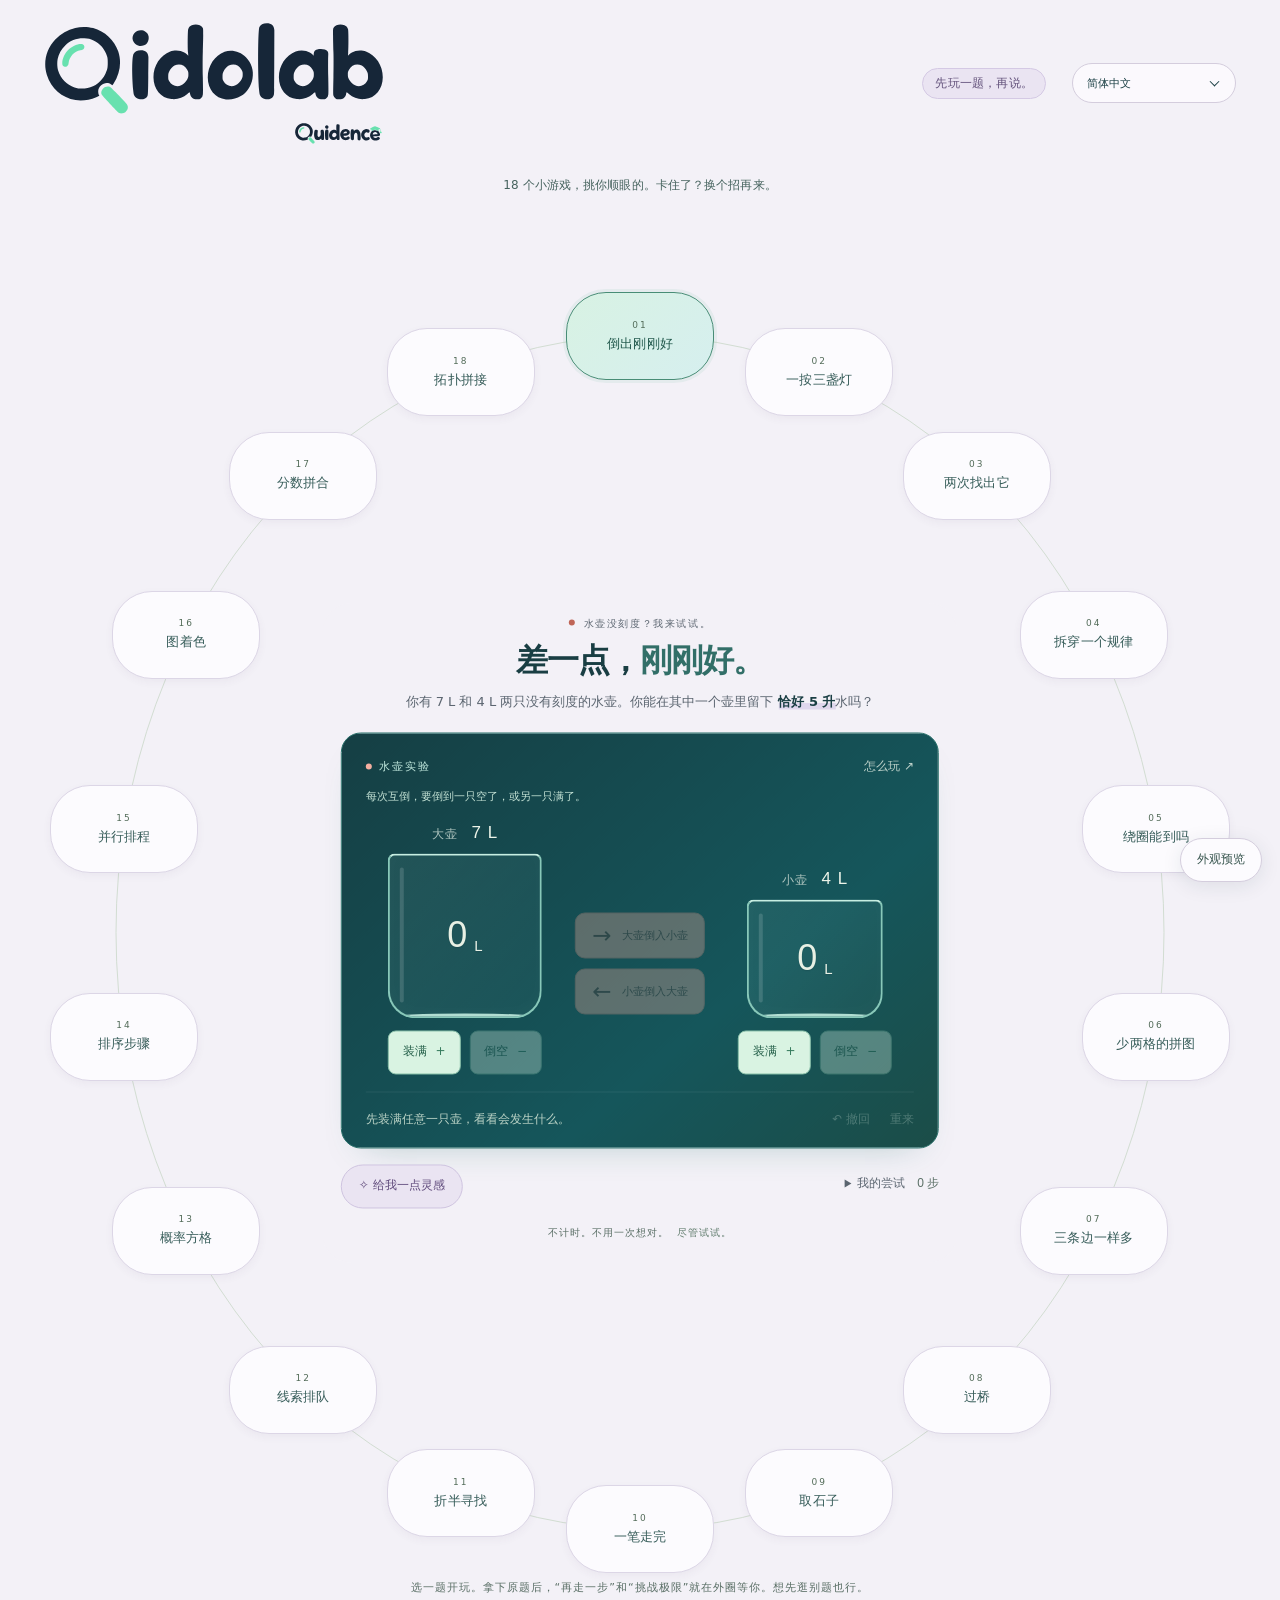
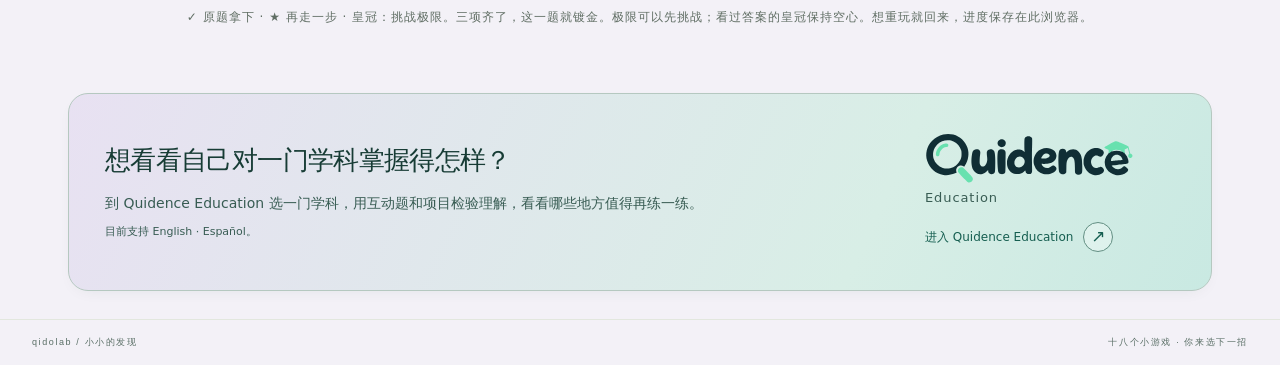
==== commit 0e9390b7: "[qidolab#3] Try mist lavender, deep teal, mint and coral in the appearance preview" ====
--- a/qidolab-preview/index.html
+++ b/qidolab-preview/index.html
@@ -15,7 +15,7 @@
 <link rel="stylesheet" href="mobile.css">
 <link rel="stylesheet" href="branches.css">
 <link rel="stylesheet" href="extremes.css">
-<link rel="stylesheet" href="brand-footer.css"><link rel="stylesheet" href="playful.css"></head>
+<link rel="stylesheet" href="brand-footer.css"><link rel="stylesheet" href="playful.css?v=mist-1"></head>
 <body>
 <header class="topbar"><a class="wordmark" href="./" aria-label="qidolab 首页"><img src="assets/qidolab-lockup.svg" alt="qidolab · Quidence" width="1118" height="404"></a><div class="header-tools"><span class="edition" data-i18n="branch.edition">先玩一题，再说。</span><label class="language-control" for="language-select"><span class="sr-only">语言</span><select id="language-select" aria-label="语言"><option value="zh-CN" lang="zh-CN">简体中文</option><option value="en" lang="en">English</option><option value="es-MX" lang="es-MX">Español</option></select></label></div></header>
 <main class="orbit-shell">
--- a/qidolab-preview/playful.css
+++ b/qidolab-preview/playful.css
@@ -1,7 +1,12 @@
-/* Keep the original paper background; add color inside interactive content. */
-.topbar .edition{color:#23695d;background:#e4f3ed;border:1px solid #c5e1d5;border-radius:99px;padding:6px 12px;letter-spacing:.2px}
+/* Mist lavender, deep teal, mint and a little coral; gold marks achievement. */
+:root{--paper:#f3f1f7;--ink:#193e43;--muted:#5b6570;--mint:#bdebd9;--line:#dedbe7;--deep:#153f44}
+.topbar .edition{color:#64537c;background:#eae4f2;border:1px solid #d4c9e4;border-radius:99px;padding:6px 12px;letter-spacing:.2px}
+.language-control select,#language-select,.mobile-back{background:#fbf9fd;border-color:#d4cddd}
+.intro .eyebrow>span{background:#bf6557}
+.intro h1 span{color:#326f68}
+.intro .target{background:linear-gradient(transparent 58%,#dfd7ed 58%)}
 .audience-note{color:#46635e;letter-spacing:.1px}
-.activity-nav a{color:#365c59;border-color:#d1e3da;background:#fbfdf8;box-shadow:0 3px 9px #244e4110}
+.activity-nav a{color:#365c59;border-color:#dcd6e6;background:#fcfbfe;box-shadow:0 3px 9px #46375d0d}
 .activity-nav a:hover{background:#e4f5eb;border-color:#70b59a;box-shadow:0 5px 13px #244e4120}
 .activity-nav a[aria-current]{background:linear-gradient(135deg,#d8f2e3,#d6efef);border-color:#488d76;color:#20574b;box-shadow:0 0 0 3px #65ad921a}
 .activity-nav a.is-completed{color:#2f6d55;background:#edf7ec;border-color:#b2d6b8}
@@ -12,12 +17,12 @@
 .activity-nav a.has-branch-star::after{color:#7550ad}
 .outer-next{background:#eee9fa;border-color:#b9a6de;color:#624793}
 .outer-next[aria-current]{background:#e0d6f4;border-color:#7755ac}
-.outer-next.extreme-link{background:#fff0ca;border-color:#c9a24e;color:#795414!important}
-.playground{background:linear-gradient(140deg,#153f4b 0%,#155960 65%,#1a5948 100%);box-shadow:0 17px 35px -23px #196b6059;border:1px solid #2a716b}
+.outer-next.extreme-link{background:#fae3dd;border-color:#d2a398;color:#80473c!important}
+.playground{background:linear-gradient(140deg,#153f44 0%,#15565b 65%,#1b4d48 100%);box-shadow:0 17px 35px -23px #196b6059;border:1px solid #2a716b}
 .playground .experiment-label,.playground .board-caption{color:#c1e9de}
-.playground .experiment-label::before{content:'';display:inline-block;width:6px;height:6px;border-radius:50%;background:#ffe2a1;margin-right:7px;vertical-align:1px}
+.playground .experiment-label::before{content:'';display:inline-block;width:6px;height:6px;border-radius:50%;background:#f4afa0;margin-right:7px;vertical-align:1px}
 .playground .rule-reminder{color:#c4e2d5}
-.playground .rules{color:#d2e7dc;border-left-color:#c2dc88}
+.playground .rules{color:#d2e7dc;border-left-color:#f4afa0}
 .playground .water{background:linear-gradient(180deg,#7fe6e6,#3cc1ae)}
 .playground .water-surface{background:#d7fff0;opacity:.8}
 .playground .vessel{border-color:#88c8b9;border-top-color:#c7eee2;background:linear-gradient(125deg,#b9fff014,#d6fff407)}
@@ -25,28 +30,28 @@
 .playground .vessel.has-water .quantity{color:#16483f}
 .playground .jug-actions button{background:#d9f3e2;border-color:#89c0a9;color:#205c46;font-weight:500}
 .playground .jug-actions button span[aria-hidden]{color:#367c5d}
-.playground .pour-actions button{background:#f4d891;border-color:#dbb35f;color:#5d461b}
-.primary-button,.branch-button{background:#c7ecd4;color:#214f39;border:1px solid #9ac4a5}
-.playground .primary-button{background:#cfedb7;color:#2a502b;border-color:#a5ca85}
+.playground .pour-actions button{background:#f4afa0;border-color:#d58b7d;color:#633b35}
+.primary-button,.branch-button{background:#bdebd9;color:#214f43;border:1px solid #98c9b5}
+.playground .primary-button{background:#bdebd9;color:#214f43;border-color:#98c9b5}
 .playground button:hover:not(:disabled){filter:brightness(1.04)}
-.playground .placement-tabs button[aria-pressed=true]{background:#eadfb8;border-color:#f2d798;color:#5e4925}
-.hint-button{background:#ebf1fc;border-color:#c6d5ea;color:#375979}
+.playground .placement-tabs button[aria-pressed=true]{background:#ddd2ed;border-color:#c9b6e3;color:#53416c}
+.hint-button{background:#eae4f2;border-color:#cfc4e0;color:#604b7c}
 .success,.discovery,.number-result{background:linear-gradient(125deg,#eaf5dc,#e3f4ed);border-color:#bfd9ad;box-shadow:0 7px 22px -18px #38775455}
-.success-mark{background:#f4d995;color:#765119}
+.success-mark{background:#bdebd9;color:#214f43}
 .next-invite{background:#eff8e9;border-color:#c6dcc0}
-.branch-card{background:#f0f5ec;border-color:#c8ddca}
+.branch-card{background:#f0ebf7;border-color:#d3c8e3}
 .branch-evidence{background:#e5f4ee;border-color:#b9dacf}
 .branch-options button[aria-pressed=true]{background:#ece4f7;border-color:#8d71b5;box-shadow:inset 3px 0 #8061a9}
 .branch-complete{background:#e9def6;color:#604587}
-.success-invitation{background:#f6f7f2;border-color:#a6c9b7;box-shadow:0 20px 70px #183e4538}
+.success-invitation{background:var(--paper);border-color:#c5b8d5;box-shadow:0 20px 70px #183e4538}
 .invitation-symbol{background:#cdebd3;color:#286043}
-.success-invitation .branch-button{background:#deefd3;color:#385e2f;border-color:#b7cea7}
-.success-invitation .extreme-button{background:#f4d995;color:#674a19!important;border-color:#caa352!important}
+.success-invitation .branch-button{background:#bdebd9;color:#214f43;border-color:#98c9b5}
+.success-invitation .extreme-button{background:#f4afa0;color:#633b35!important;border-color:#d58b7d!important}
 .success-invitation .invitation-later{background:#edf0f7;border-color:#ccd4e2;color:#485b74}
 .extreme-view textarea{background:#184c52;border-color:#72a8a0;color:#f0f2d5}
 .extreme-view .extreme-visual svg{background:#16464d}
 .extreme-controls button,.extreme-grid button,.extreme-proof button{background:#e9f1e6;color:#2c5a43;border-color:#b4cfb7}
-.extreme-view button[aria-pressed=true],.extreme-view button.selected{background:#f6df9e;color:#705019;border-color:#caaa5d}
+.extreme-view button[aria-pressed=true],.extreme-view button.selected{background:#fae3dd;color:#80473c;border-color:#d2a398}
 .extreme-grid button.lit{background:#f3d47f;color:#644916}
 .extreme-grid button.covered{background:#d6e8d9;color:#416b52}
 /* A gold title requires all three completed challenges, not answer exposure. */
@@ -62,12 +67,13 @@
 .activity-nav a[data-preview-gold=true]::before{content:'✓';left:5px}
 .activity-nav a[data-preview-gold=true]::after{content:'★';right:5px}
 .activity-nav a[data-preview-gold=true] .orbit-crown[hidden]{display:block!important}
+.brand-bridge:not([data-bridge-theme=gold]){--bridge-background:linear-gradient(115deg,#e8e1f2 0%,#d8eee6 70%,#c9e9e2 100%);--bridge-line:#b5c8c0;--bridge-line-hover:#638f83}
 /* These controls belong only to this appearance preview. */
 .preview-tools{position:fixed;right:max(18px,env(safe-area-inset-right));bottom:max(18px,env(safe-area-inset-bottom));z-index:10;color:#36544d;font:12px/1.6 system-ui,sans-serif;max-width:calc(100vw - 36px)}
-.preview-tools>summary{cursor:pointer;list-style:none;min-height:44px;display:flex;align-items:center;justify-content:center;padding:10px 16px;background:#fffdf6;border:1px solid #c4d4c7;border-radius:99px;box-shadow:0 4px 20px #15353b18}
+.preview-tools>summary{cursor:pointer;list-style:none;min-height:44px;display:flex;align-items:center;justify-content:center;padding:10px 16px;background:#fcfbfe;border:1px solid #d4cddd;border-radius:99px;box-shadow:0 4px 20px #15353b18}
 .preview-tools>summary::-webkit-details-marker{display:none}
 .preview-tools[open]>summary{border-color:#a0bdab}
-.preview-tool-panel{position:absolute;right:0;bottom:56px;width:304px;max-width:calc(100vw - 36px);padding:18px;border:1px solid #c9dbce;border-radius:18px;background:#fbfcf7;box-shadow:0 12px 34px #15353b25}
+.preview-tool-panel{position:absolute;right:0;bottom:56px;width:304px;max-width:calc(100vw - 36px);padding:18px;border:1px solid #d4cddd;border-radius:18px;background:#fcfbfe;box-shadow:0 12px 34px #15353b25}
 .preview-tool-panel h2{font:500 15px/1.5 system-ui,sans-serif;margin:0 0 5px}
 .preview-tool-panel p{font:12px/1.6 system-ui,sans-serif;margin:0 0 14px;color:#5c7167}
 .preview-tool-modes{display:grid;grid-template-columns:1fr 1fr;gap:8px}
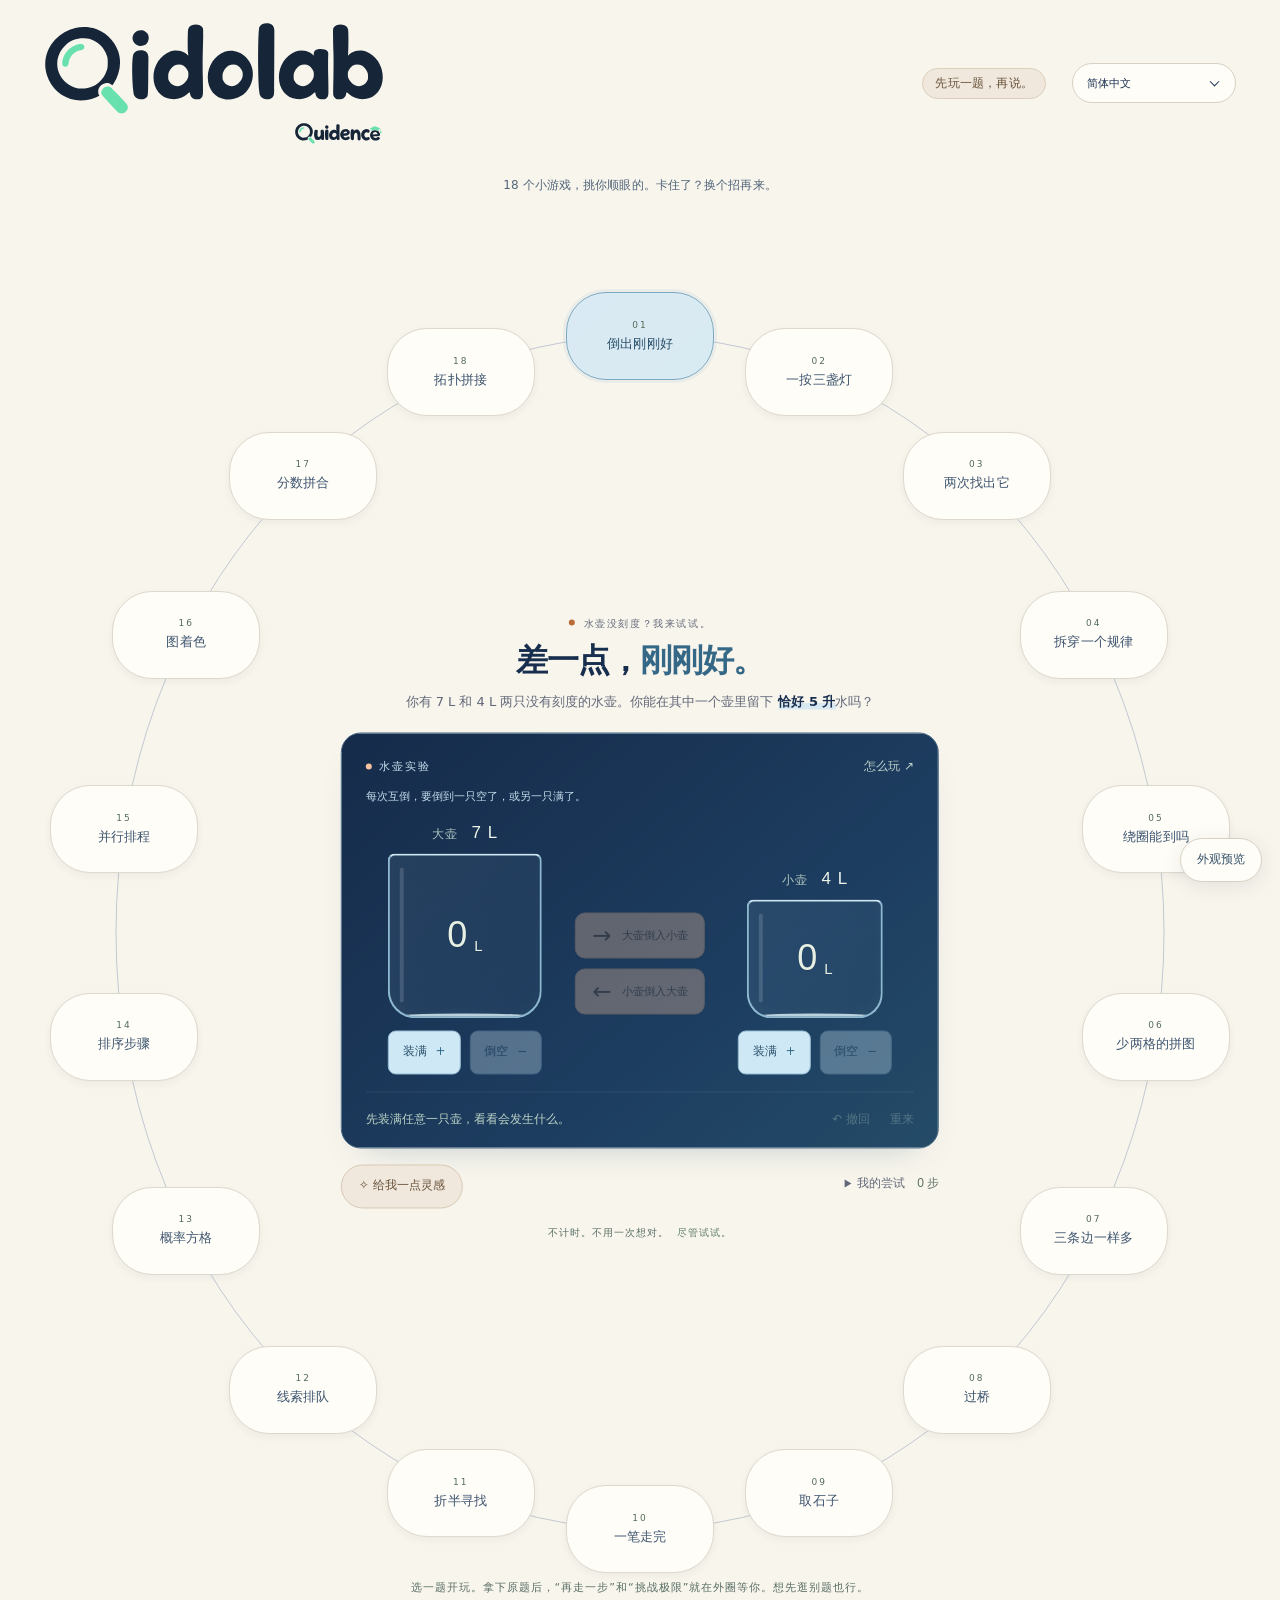
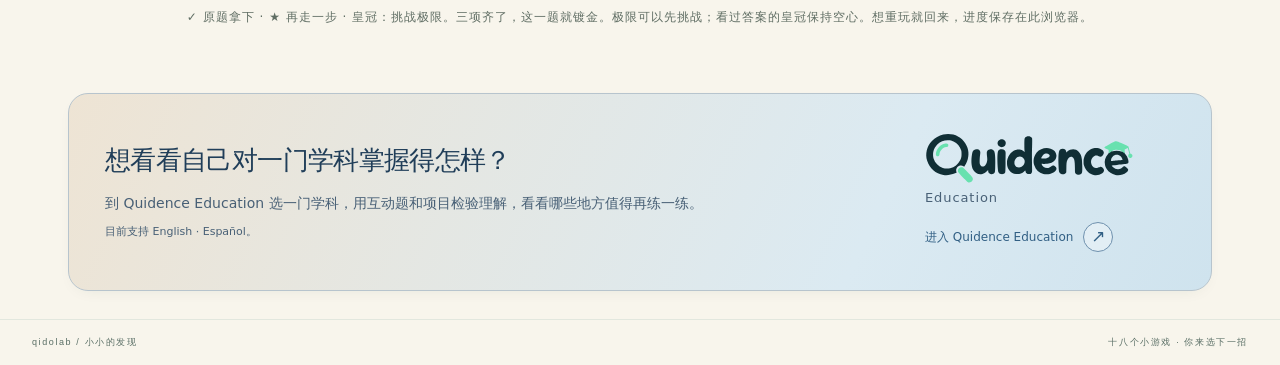
==== commit cd52acae: "[qidolab#4] Add the warm cream color preview and preserve mist lavender for comparison" ====
--- a/qidolab-preview/index.html
+++ b/qidolab-preview/index.html
@@ -3,7 +3,7 @@
 <head>
 <meta charset="utf-8"><meta name="viewport" content="width=device-width, initial-scale=1, viewport-fit=cover">
 <script src="startup.js"></script>
-<meta name="theme-color" content="#102e35"><meta name="description" content="18 个脑力小游戏。试试你的招，换条路，再看看要不要挑战下一层。">
+<meta name="theme-color" content="#162b4a"><meta name="description" content="18 个脑力小游戏。试试你的招，换条路，再看看要不要挑战下一层。">
 <title>Qidolab · 小小的发现</title>
 <meta name="robots" content="noindex, nofollow, noarchive">
 <link rel="stylesheet" href="style.css">
@@ -15,7 +15,8 @@
 <link rel="stylesheet" href="mobile.css">
 <link rel="stylesheet" href="branches.css">
 <link rel="stylesheet" href="extremes.css">
-<link rel="stylesheet" href="brand-footer.css"><link rel="stylesheet" href="playful.css?v=mist-1"></head>
+<link rel="stylesheet" href="brand-footer.css"><link id="palette-style" rel="stylesheet" href="cream.css?v=cream-1">
+<script>if(new URLSearchParams(location.search).get('palette')==='mist'){document.getElementById('palette-style').href='playful.css?v=mist-2';document.querySelector('meta[name="theme-color"]').content='#153f44';}</script></head>
 <body>
 <header class="topbar"><a class="wordmark" href="./" aria-label="qidolab 首页"><img src="assets/qidolab-lockup.svg" alt="qidolab · Quidence" width="1118" height="404"></a><div class="header-tools"><span class="edition" data-i18n="branch.edition">先玩一题，再说。</span><label class="language-control" for="language-select"><span class="sr-only">语言</span><select id="language-select" aria-label="语言"><option value="zh-CN" lang="zh-CN">简体中文</option><option value="en" lang="en">English</option><option value="es-MX" lang="es-MX">Español</option></select></label></div></header>
 <main class="orbit-shell">
@@ -119,4 +120,4 @@
 <script type="module" src="activities.mjs"></script>
 <script type="module" src="orbit-layout.mjs"></script>
 <script type="module" src="mobile-navigation.mjs"></script>
-<script type="module" src="footer.mjs"></script><script type="module" src="playful-preview.mjs"></script></body></html>
+<script type="module" src="footer.mjs"></script><script type="module" src="playful-preview.mjs?v=palettes-1"></script></body></html>
--- a/qidolab-preview/cream.css
+++ b/qidolab-preview/cream.css
@@ -0,0 +1,88 @@
+/* Warm cream, midnight blue, lake blue and apricot; gold marks achievement. */
+:root{--paper:#f8f5ec;--ink:#172e4e;--muted:#626879;--mint:#b9dfef;--line:#ded8cd;--deep:#162b4a}
+.topbar .edition{color:#67513a;background:#f0e8dc;border:1px solid #dccfbc;border-radius:99px;padding:6px 12px;letter-spacing:.2px}
+.language-control select,#language-select,.mobile-back{background:#fffdf7;border-color:#d8d0c3}
+.intro .eyebrow>span{background:#b96e39}
+.intro h1 span{color:#356887}
+.intro .target{background:linear-gradient(transparent 58%,#d8e9f1 58%)}
+.audience-note{color:#52657b;letter-spacing:.1px}
+.activity-nav a{color:#3d5470;border-color:#ded8cd;background:#fffdf7;box-shadow:0 3px 9px #172e4e0d}
+.activity-nav a:hover{background:#e5f0f7;border-color:#84b1c9;box-shadow:0 5px 13px #183f6620}
+.activity-nav a[aria-current]{background:linear-gradient(135deg,#daeaf4,#d8eaf2);border-color:#7da9c2;color:#274d68;box-shadow:0 0 0 3px #639bbe1a}
+.activity-nav a.is-completed{color:#385e70;background:#e9f2f6;border-color:#bdd5e3}
+.activity-nav a.is-completed .orbit-number{color:#385e70}
+.activity-nav a.is-completed[aria-current]{color:#294f65;background:linear-gradient(135deg,#dcecf4,#d4e7f0);border-color:#739eb6}
+.activity-nav a.is-completed:hover{color:#294f65;background:#dcecf4;border-color:#87b1c6}
+.activity-nav a.is-completed::before{color:#2e5e77}
+.activity-nav a.has-branch-star::after{color:#6b5484}
+.outer-next{background:#e6eef7;border-color:#a8bfd8;color:#3b5a7f}
+.outer-next[aria-current]{background:#d3e3f2;border-color:#6c91b9}
+.outer-next.extreme-link{background:#fae8d8;border-color:#d6b08d;color:#785038!important}
+.playground{background:linear-gradient(140deg,#162b4a 0%,#1d3e61 65%,#244b67 100%);box-shadow:0 17px 35px -23px #214f7959;border:1px solid #436582}
+.playground .experiment-label,.playground .board-caption{color:#c8dfef}
+.playground .experiment-label::before{content:'';display:inline-block;width:6px;height:6px;border-radius:50%;background:#f5c39d;margin-right:7px;vertical-align:1px}
+.playground .rule-reminder{color:#c6deec}
+.playground .rules{color:#d1e2ef;border-left-color:#f5c39d}
+.playground .water{background:linear-gradient(180deg,#8ad9f0,#4fa9cb)}
+.playground .water-surface{background:#def4fc;opacity:.8}
+.playground .vessel{border-color:#8ebad1;border-top-color:#cde6f2;background:linear-gradient(125deg,#c3edff14,#cceaff07)}
+.playground .glass-shine{background:#ffffff24}
+.playground .vessel.has-water .quantity{color:#14364a}
+.playground .jug-actions button{background:#cfe8f5;border-color:#95bcd3;color:#284f6a;font-weight:500}
+.playground .jug-actions button span[aria-hidden]{color:#356c8c}
+.playground .pour-actions button{background:#f5c39d;border-color:#d9a676;color:#64442f}
+.primary-button,.branch-button{background:#b9dfef;color:#234d69;border:1px solid #8db8d0}
+.playground .primary-button{background:#b9dfef;color:#234d69;border-color:#8db8d0}
+.playground button:hover:not(:disabled){filter:brightness(1.04)}
+.playground .placement-tabs button[aria-pressed=true]{background:#d1e7f4;border-color:#98bed6;color:#294e70}
+.hint-button{background:#f0e8dc;border-color:#d8c9b4;color:#67513a}
+.success,.discovery,.number-result{background:linear-gradient(125deg,#edf3f3,#e0eef7);border-color:#bdd2df;box-shadow:0 7px 22px -18px #32638955}
+.success-mark{background:#b9dfef;color:#234d69}
+.next-invite{background:#eef3f7;border-color:#c9d8e5}
+.branch-card{background:#edf2f7;border-color:#c7d6e4}
+.branch-evidence{background:#e0eef7;border-color:#b9d2e5}
+.branch-options button[aria-pressed=true]{background:#dcebf5;border-color:#7199bd;box-shadow:inset 3px 0 #557fa6}
+.branch-complete{background:#dceaf4;color:#3b5a7f}
+.success-invitation{background:var(--paper);border-color:#c1cddb;box-shadow:0 20px 70px #182c4e38}
+.invitation-symbol{background:#c9e4f2;color:#2c5771}
+.success-invitation .branch-button{background:#b9dfef;color:#234d69;border-color:#8db8d0}
+.success-invitation .extreme-button{background:#f5c39d;color:#64442f!important;border-color:#d9a676!important}
+.success-invitation .invitation-later{background:#edf0f7;border-color:#ccd4e2;color:#485b74}
+.extreme-view textarea{background:#193855;border-color:#6f99b7;color:#f0f2d5}
+.extreme-view .extreme-visual svg{background:#193550}
+.extreme-controls button,.extreme-grid button,.extreme-proof button{background:#e5eef5;color:#31546d;border-color:#b3cada}
+.extreme-view button[aria-pressed=true],.extreme-view button.selected{background:#fae8d8;color:#785038;border-color:#d6b08d}
+.extreme-grid button.lit{background:#f3d47f;color:#644916}
+.extreme-grid button.covered{background:#d9e7f0;color:#41637b}
+.orbit-track ellipse{stroke:#c2c9d3}
+/* A gold title requires all three completed challenges, not answer exposure. */
+.activity-nav a.is-fully-completed,.activity-nav a[data-preview-gold=true]{background:linear-gradient(140deg,#fff5d1,#f4dfa9);border-color:#b58b36;color:#765016;box-shadow:0 4px 14px -7px #af7e3a55}
+.activity-nav a.is-fully-completed .orbit-number,.activity-nav a[data-preview-gold=true] .orbit-number{color:#765016}
+.activity-nav a.is-fully-completed::before,.activity-nav a.is-fully-completed::after,.activity-nav a[data-preview-gold=true]::before,.activity-nav a[data-preview-gold=true]::after{color:#765016}
+.activity-nav a.is-fully-completed:hover,.activity-nav a[data-preview-gold=true]:hover{color:#6d4811;background:linear-gradient(140deg,#fff1bd,#eed397);border-color:#a17829;box-shadow:0 5px 18px -7px #af7e3a65}
+.activity-nav a.is-fully-completed[aria-current],.activity-nav a[data-preview-gold=true][aria-current]{background:linear-gradient(140deg,#fff1ba,#efd18a);border-color:#9d762b;color:#684712;box-shadow:0 0 0 3px #d9ac4430,0 5px 18px -7px #af7e3a50}
+.activity-nav a.is-fully-completed .orbit-crown svg,.activity-nav a[data-preview-gold=true] .orbit-crown svg{stroke:#926521;fill:#e8bd52}
+.activity-nav a.has-hollow-crown .orbit-crown svg,.activity-nav a[data-preview-hollow=true] .orbit-crown svg{fill:none;stroke:#926521;filter:none}
+.orbit-stage.all-gold .orbit-track ellipse,.orbit-stage.preview-all-gold .orbit-track ellipse{stroke:#c79a3e}
+.activity-nav a[data-preview-gold=true]{padding-top:38px!important}
+.activity-nav a[data-preview-gold=true]::before{content:'✓';left:5px}
+.activity-nav a[data-preview-gold=true]::after{content:'★';right:5px}
+.activity-nav a[data-preview-gold=true] .orbit-crown[hidden]{display:block!important}
+.brand-bridge:not([data-bridge-theme=gold]){--bridge-ink:#203e59;--bridge-muted:#486076;--bridge-accent:#315f84;--bridge-background:linear-gradient(115deg,#eee4d4 0%,#dbeaf2 70%,#cfe3ee 100%);--bridge-line:#b7c4cd;--bridge-line-hover:#6f91ae}
+/* These controls belong only to this appearance preview. */
+.preview-tools{position:fixed;right:max(18px,env(safe-area-inset-right));bottom:max(18px,env(safe-area-inset-bottom));z-index:10;color:#35526a;font:12px/1.6 system-ui,sans-serif;max-width:calc(100vw - 36px)}
+.preview-tools>summary{cursor:pointer;list-style:none;min-height:44px;display:flex;align-items:center;justify-content:center;padding:10px 16px;background:#fffdf7;border:1px solid #d8d0c3;border-radius:99px;box-shadow:0 4px 20px #172e4e18}
+.preview-tools>summary::-webkit-details-marker{display:none}
+.preview-tools[open]>summary{border-color:#9eb8cc}
+.preview-tool-panel{max-height:calc(100vh - 100px);max-height:calc(100dvh - 100px);overflow:auto;overscroll-behavior:contain;position:absolute;right:0;bottom:56px;width:304px;max-width:calc(100vw - 36px);padding:18px;border:1px solid #d8d0c3;border-radius:18px;background:#fffdf7;box-shadow:0 12px 34px #172e4e25}
+.preview-tool-panel h2{font:500 15px/1.5 system-ui,sans-serif;margin:0 0 5px}
+.preview-tool-panel p{font:12px/1.6 system-ui,sans-serif;margin:0 0 14px;color:#607083}
+.preview-tool-modes{display:grid;grid-template-columns:1fr 1fr;gap:8px}
+.preview-tool-modes button{min-height:44px;border:1px solid #bdccd9;border-radius:9px;padding:9px;background:#e9f0f6;color:#365674;font:12px/1.5 system-ui,sans-serif;white-space:normal}
+.preview-tool-modes button[aria-pressed=true]{background:#f3dfac;border-color:#b59858;color:#745322}
+.preview-tool-modes [data-palette][aria-pressed=true]{background:#d1e7f4;border-color:#98bed6;color:#294e70}
+.preview-tool-panel hr{border:0;border-top:1px solid var(--line);margin:14px 0}
+.preview-tools button:focus-visible,.preview-tools summary:focus-visible{outline:3px solid #356e9a;outline-offset:3px}
+.preview-tool-close{min-height:44px;padding:8px 0;border:0;background:transparent;color:#3e6381;font:12px system-ui,sans-serif;margin-top:8px;width:100%}
+@media(prefers-reduced-motion:no-preference){.activity-nav a.is-fully-completed,.activity-nav a[data-preview-gold=true]{animation:gold-arrival .6s ease-out}@keyframes gold-arrival{from{box-shadow:0 0 0 6px #ddb74635}to{box-shadow:0 4px 14px -7px #af7e3a55}}}
+@media(max-width:979px){.preview-tools{right:12px;bottom:max(12px,env(safe-area-inset-bottom));max-width:calc(100vw - 24px)}.preview-tool-panel{max-width:calc(100vw - 24px)}.preview-tools>summary{padding:10px 13px}}
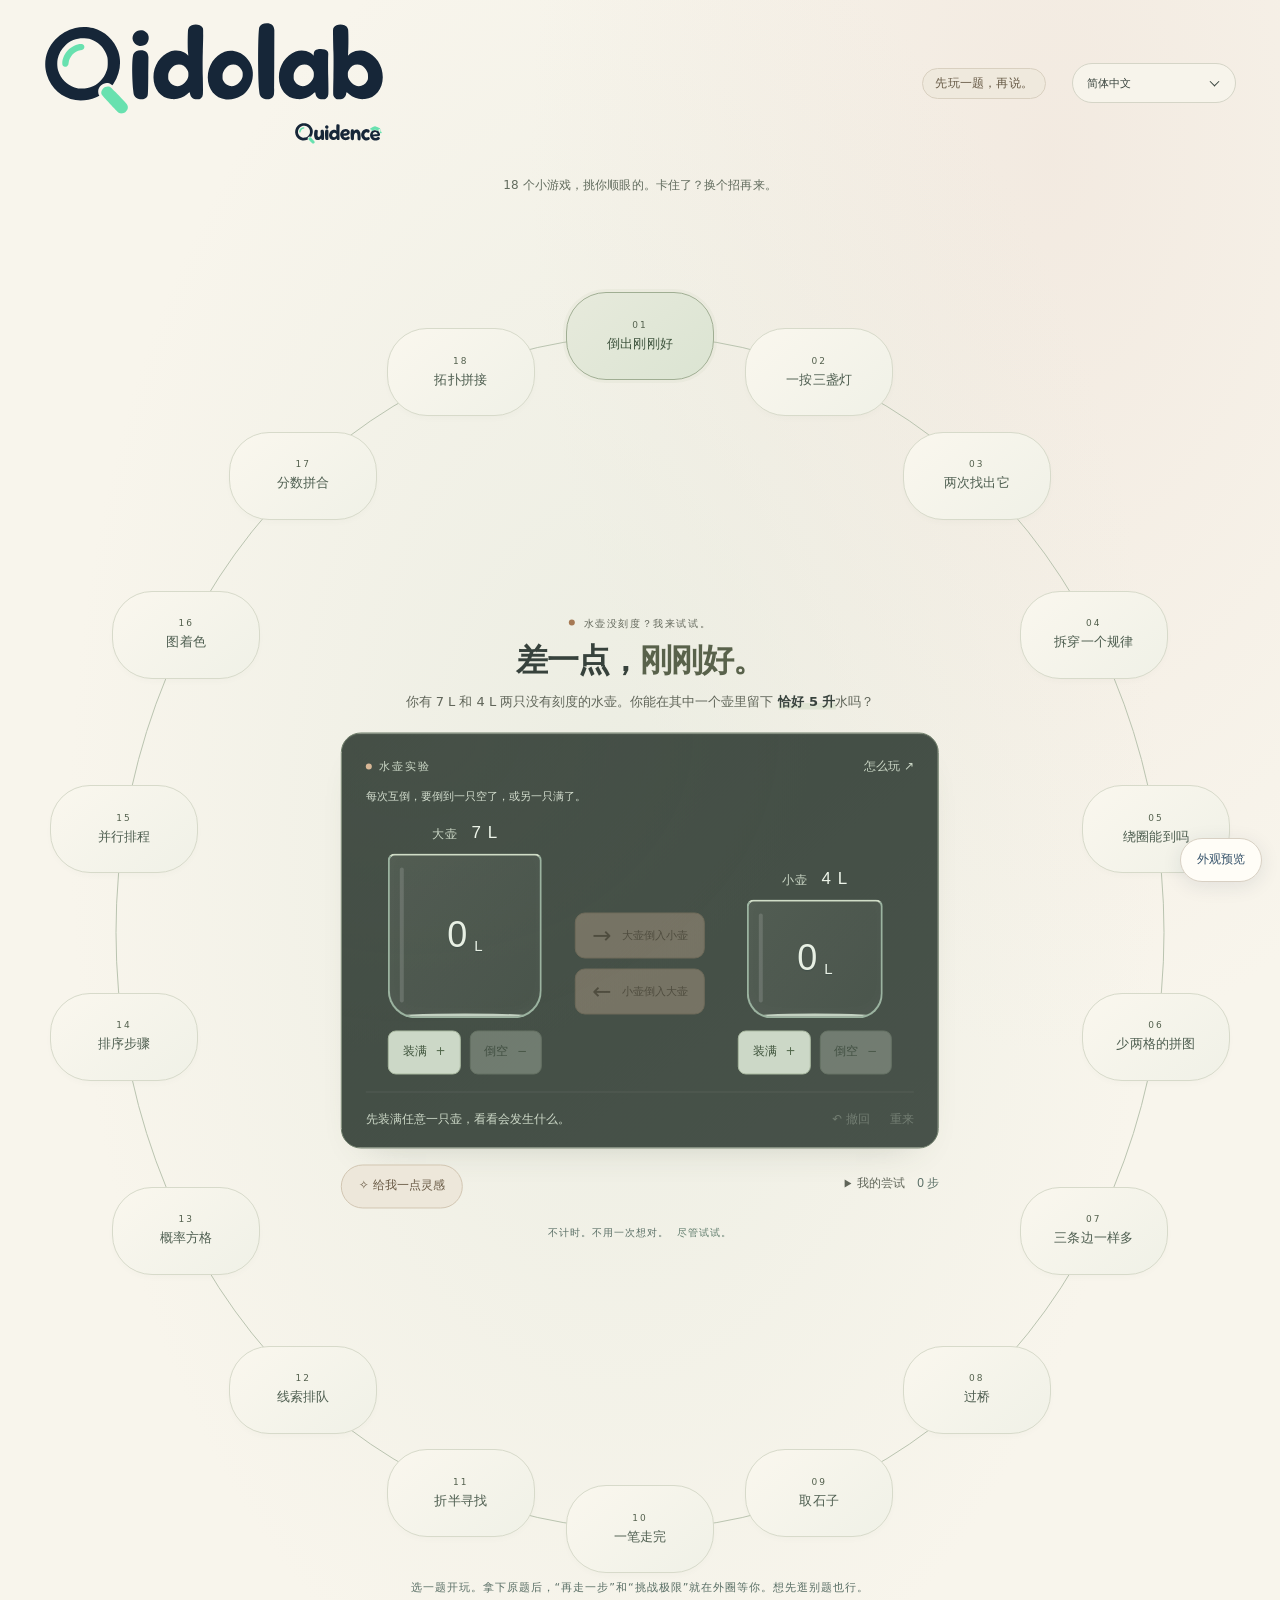
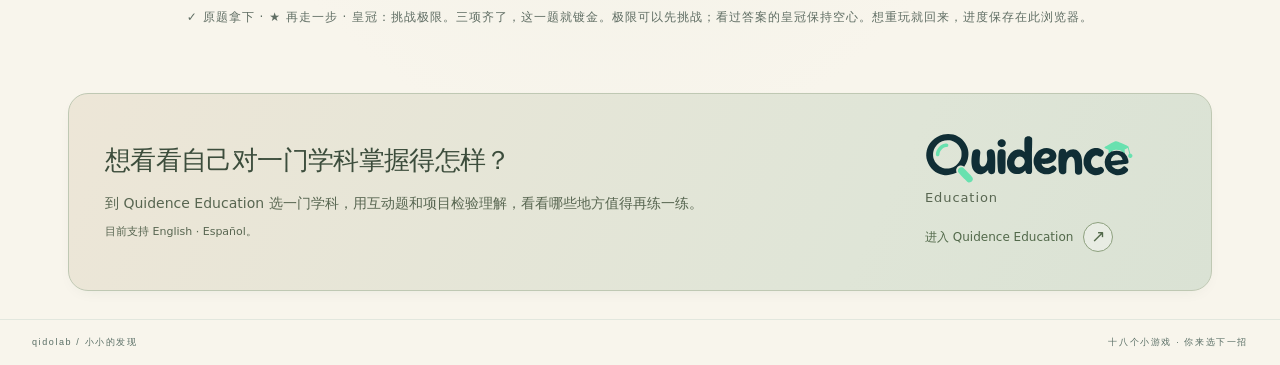
==== commit 1922aa7f: "[qidolab#5] Soften the desktop preview with warm charcoal, sage and subtle light" ====
--- a/qidolab-preview/index.html
+++ b/qidolab-preview/index.html
@@ -15,7 +15,7 @@
 <link rel="stylesheet" href="mobile.css">
 <link rel="stylesheet" href="branches.css">
 <link rel="stylesheet" href="extremes.css">
-<link rel="stylesheet" href="brand-footer.css"><link id="palette-style" rel="stylesheet" href="cream.css?v=cream-1">
+<link rel="stylesheet" href="brand-footer.css"><link id="palette-style" rel="stylesheet" href="cream.css?v=cream-2">
 <script>if(new URLSearchParams(location.search).get('palette')==='mist'){document.getElementById('palette-style').href='playful.css?v=mist-2';document.querySelector('meta[name="theme-color"]').content='#153f44';}</script></head>
 <body>
 <header class="topbar"><a class="wordmark" href="./" aria-label="qidolab 首页"><img src="assets/qidolab-lockup.svg" alt="qidolab · Quidence" width="1118" height="404"></a><div class="header-tools"><span class="edition" data-i18n="branch.edition">先玩一题，再说。</span><label class="language-control" for="language-select"><span class="sr-only">语言</span><select id="language-select" aria-label="语言"><option value="zh-CN" lang="zh-CN">简体中文</option><option value="en" lang="en">English</option><option value="es-MX" lang="es-MX">Español</option></select></label></div></header>
@@ -120,4 +120,4 @@
 <script type="module" src="activities.mjs"></script>
 <script type="module" src="orbit-layout.mjs"></script>
 <script type="module" src="mobile-navigation.mjs"></script>
-<script type="module" src="footer.mjs"></script><script type="module" src="playful-preview.mjs?v=palettes-1"></script></body></html>
+<script type="module" src="footer.mjs"></script><script type="module" src="playful-preview.mjs?v=palettes-2"></script></body></html>
--- a/qidolab-preview/cream.css
+++ b/qidolab-preview/cream.css
@@ -86,3 +86,59 @@
 .preview-tool-close{min-height:44px;padding:8px 0;border:0;background:transparent;color:#3e6381;font:12px system-ui,sans-serif;margin-top:8px;width:100%}
 @media(prefers-reduced-motion:no-preference){.activity-nav a.is-fully-completed,.activity-nav a[data-preview-gold=true]{animation:gold-arrival .6s ease-out}@keyframes gold-arrival{from{box-shadow:0 0 0 6px #ddb74635}to{box-shadow:0 4px 14px -7px #af7e3a55}}}
 @media(max-width:979px){.preview-tools{right:12px;bottom:max(12px,env(safe-area-inset-bottom));max-width:calc(100vw - 24px)}.preview-tool-panel{max-width:calc(100vw - 24px)}.preview-tools>summary{padding:10px 13px}}
+
+/* On the larger canvas, use warm neutral depth and sage instead of large blue fields. */
+@media(min-width:980px){
+  :root{--ink:#37423c;--muted:#606559;--mint:#ccd8c7;--line:#d9dccf;--deep:#414b43}
+  body{background:radial-gradient(ellipse at 48% 42%,#dfe5d880,transparent 58%),radial-gradient(ellipse at 82% 8%,#eddfd580,transparent 35%),var(--paper)}
+  .orbit-center{background:transparent}
+  .topbar .edition{color:#675a46;background:#efe9dd;border-color:#d9d0c0}
+  .language-control select,#language-select{background:#f7f4eb;border-color:#d5d5c7}
+  .audience-note{color:#626c5e}
+  .intro h1 span{color:#59624b}
+  .intro .eyebrow>span{background:#a67954}
+  .intro .target{background:linear-gradient(transparent 58%,#dfe5d3 58%)}
+  .activity-nav a:not(.is-fully-completed):not([data-preview-gold=true]){color:#4e5e50;background:linear-gradient(140deg,#faf7ee,#f0f1e7);border-color:#d7daca;box-shadow:0 3px 12px -7px #48544618}
+  .activity-nav a:not(.is-fully-completed):not([data-preview-gold=true]):hover{background:#e8eddf;border-color:#a9b69d;box-shadow:0 5px 17px -8px #48544630}
+  .activity-nav a:not(.is-fully-completed):not([data-preview-gold=true])[aria-current]{color:#3e533d;background:linear-gradient(140deg,#e7eadc,#dbe4d2);border-color:#a0ae93;box-shadow:0 0 0 3px #a7b79518}
+  .activity-nav a.is-completed:not(.is-fully-completed):not([data-preview-gold=true]){background:#e9eee0;border-color:#b7c3a8;color:#435a42}
+  .activity-nav a.is-completed:not(.is-fully-completed):not([data-preview-gold=true])[aria-current]{background:linear-gradient(140deg,#e1e8d6,#d9e3ce);border-color:#99ac87}
+  .activity-nav a:not(.is-fully-completed):not([data-preview-gold=true]) .orbit-number{color:#53604d}
+  .activity-nav a.is-completed:not(.is-fully-completed):not([data-preview-gold=true])::before{color:#426047}
+  .activity-nav a.has-branch-star:not(.is-fully-completed):not([data-preview-gold=true])::after{color:#6d5b78}
+  .orbit-stage:not(.all-gold):not(.preview-all-gold) .orbit-track ellipse{stroke:#bac4b0}
+  .outer-next{background:#e6e9df;border-color:#b1bba7;color:#4a5b46}
+  .outer-next[aria-current]{background:#dbe4d2;border-color:#9aab8d}
+  .outer-next.extreme-link{background:#f0dfcf;border-color:#c7b299;color:#795437!important}
+  .playground{background:radial-gradient(ellipse at 12% 0%,#afbd9d0a,transparent 58%),linear-gradient(145deg,#414b43,#455047 58%,#48524a);border-color:#72816d;box-shadow:0 18px 38px -27px #46533e50,inset 0 1px #e5edda14}
+  .playground .experiment-label,.playground .board-caption,.playground .capacity,.playground .pan span,.playground .formula-note,.playground .status-row p,.playground .history-controls,.playground .text-button,.playground .sorting-sequence,.playground .schedule-ruler,.playground .schedule-station{color:#ccd8c7}
+  .playground .rules,.playground .rule-reminder{color:#d5dfd0;border-left-color:#d8b796}
+  .playground .clock-center span,.playground .logic-slot,.playground .logic-slot-number,.playground .schedule-task:not([aria-pressed=true]) span{color:#ccd8c7}
+  .playground .sorting-step{fill:#ccd8c7}
+  .playground .experiment-label::before{background:#d8b796}
+  .playground .water{background:linear-gradient(180deg,#b6ddca,#83b8a4)}
+  .playground .water-surface{background:#e2f1df}
+  .playground .vessel{border-color:#9bb3a0;border-top-color:#d0ddc7;background:linear-gradient(125deg,#e7f2dc14,#d6e7d707)}
+  .playground .vessel.has-water .quantity{color:#233f33}
+  .playground .jug-actions button,.playground .primary-button,.primary-button,.branch-button{background:#ccd8c7;border-color:#a9b9a0;color:#3b5038}
+  .playground .jug-actions button span[aria-hidden]{color:#52684b}
+  .playground .pour-actions button{background:#dfbea2;border-color:#c3a080;color:#65472f}
+  .playground .placement-tabs button[aria-pressed=true]{background:#d2ddc8;border-color:#a5b697;color:#42533b}
+  .hint-button{background:#ede7da;border-color:#d2c6b2;color:#685944}
+  .success,.discovery,.number-result{background:linear-gradient(125deg,#f0f1e5,#e6eddc);border-color:#c5cfb7;box-shadow:0 7px 22px -18px #4f674a40}
+  .success-mark,.invitation-symbol{background:#ccd8c7;color:#3b5038}
+  .next-invite,.branch-card{background:#edf0e5;border-color:#cbd2bd}
+  .branch-evidence{background:#e5ebdc;border-color:#c0ccb0}
+  .branch-options button[aria-pressed=true]{background:#dfe7d4;border-color:#9bab8a;box-shadow:inset 3px 0 #8b9d7a}
+  .branch-complete{background:#dfe7d4;color:#486044}
+  .success-invitation{background:#f8f5ec;border-color:#c5ceba;box-shadow:0 20px 70px #3947342c}
+  .success-invitation .branch-button{background:#ccd8c7;border-color:#a9b9a0;color:#3b5038}
+  .success-invitation .extreme-button{background:#dfbea2;color:#65472f!important;border-color:#c3a080!important}
+  .success-invitation .invitation-later{background:#eeeee5;border-color:#d2d6c7;color:#616d59}
+  .extreme-view textarea,.number-form input{background:#39473e;border-color:#8da185;color:#eef0e0}
+  .extreme-view .extreme-visual svg{background:#3c493f}
+  .extreme-controls button,.extreme-grid button,.extreme-proof button{background:#e3e9dc;color:#42573d;border-color:#b8c5ac}
+  .extreme-view button[aria-pressed=true],.extreme-view button.selected{background:#f0dfcf;color:#795437;border-color:#c7b299}
+  .extreme-grid button.covered{background:#dfe7d4;color:#486044}
+  .brand-bridge:not([data-bridge-theme=gold]){--bridge-ink:#3c4d3c;--bridge-muted:#586651;--bridge-accent:#52694a;--bridge-background:linear-gradient(115deg,#ede6d7,#dfe5d7 70%,#dae2d4);--bridge-line:#bfc8b3;--bridge-line-hover:#8ea17f}
+}
